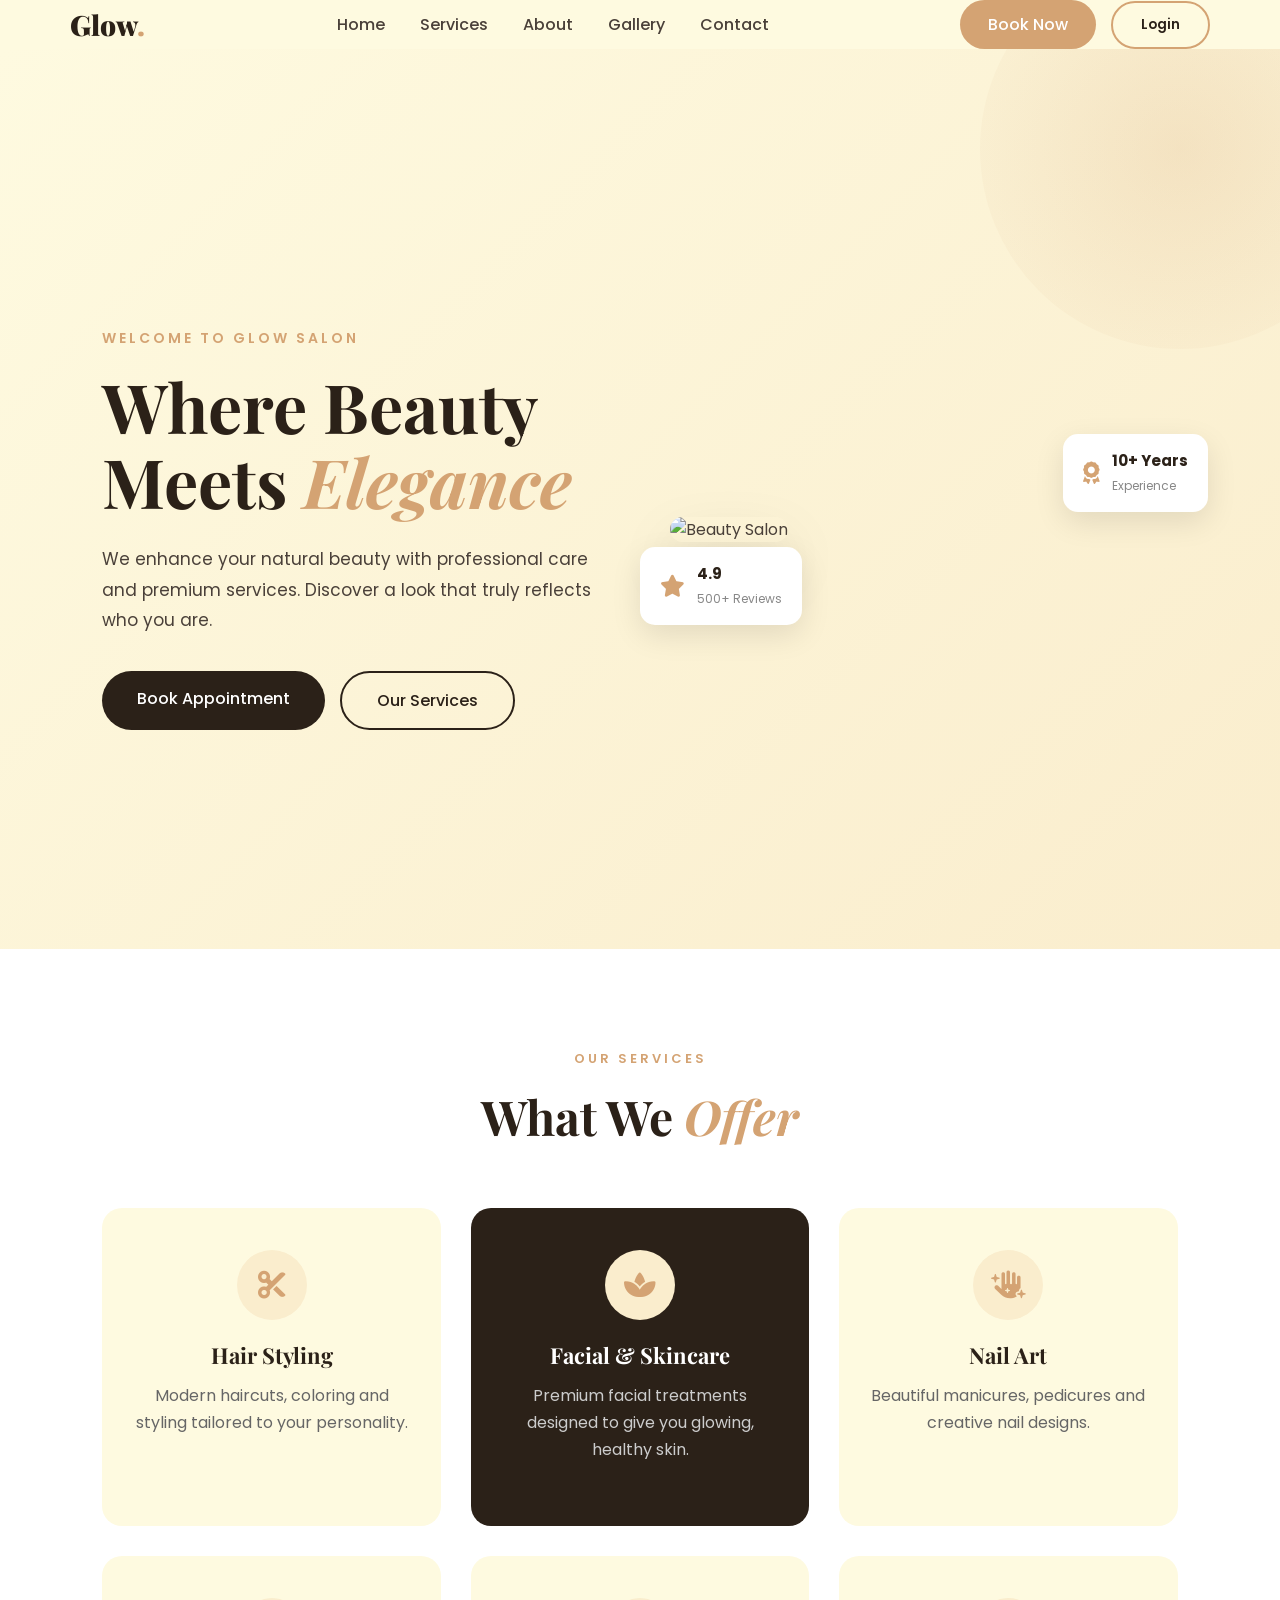
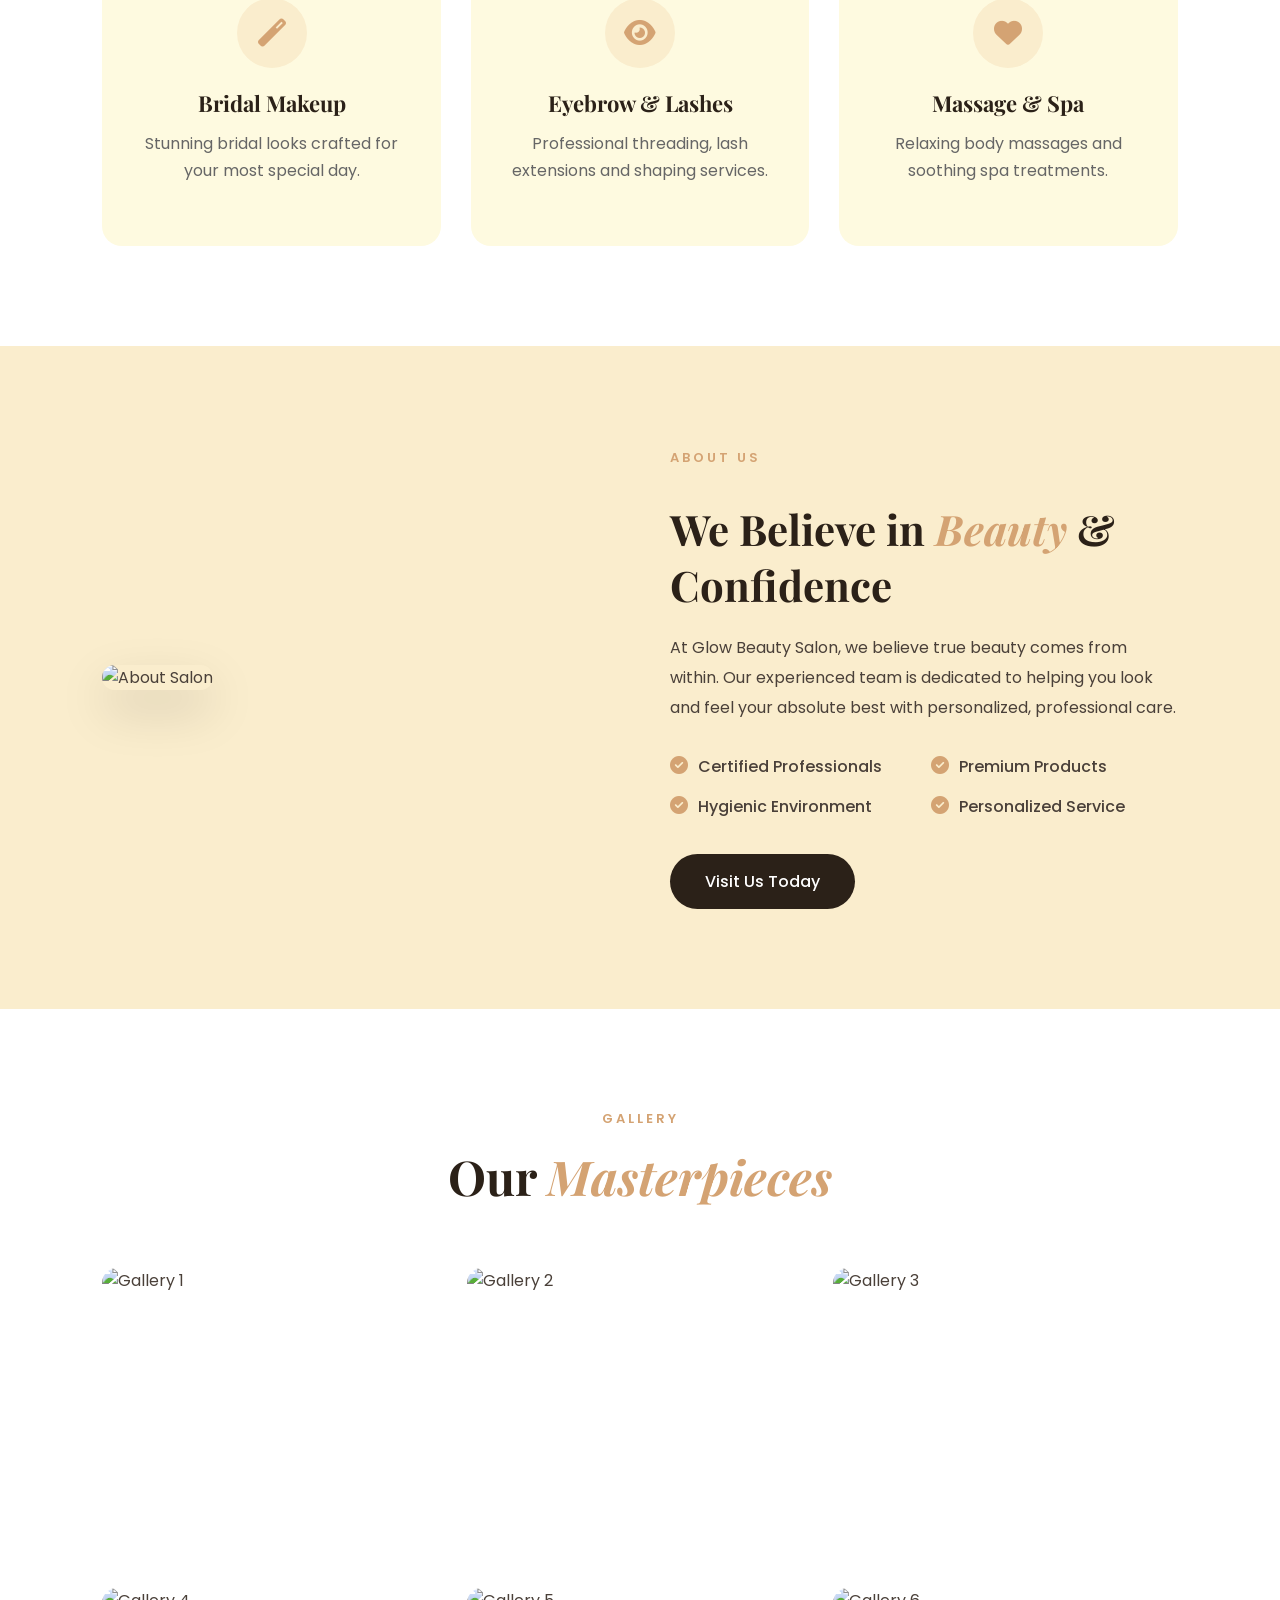
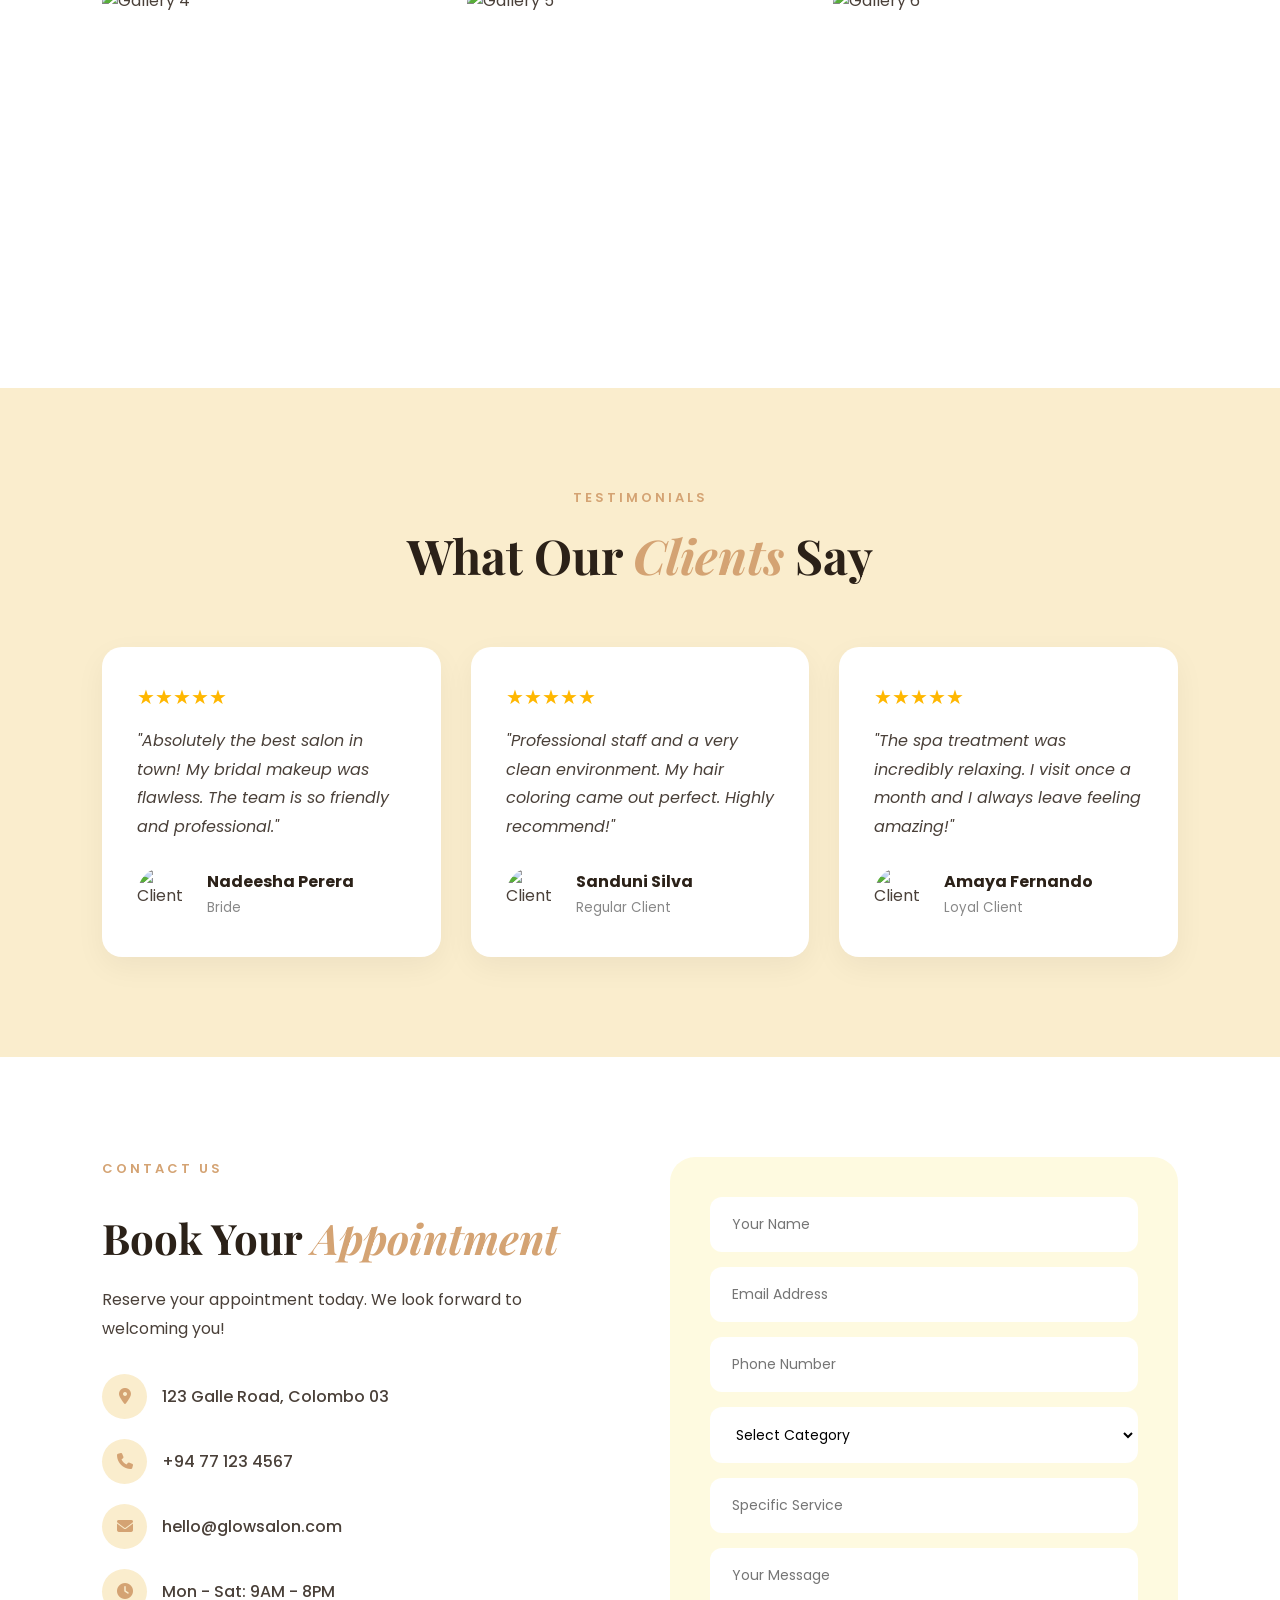
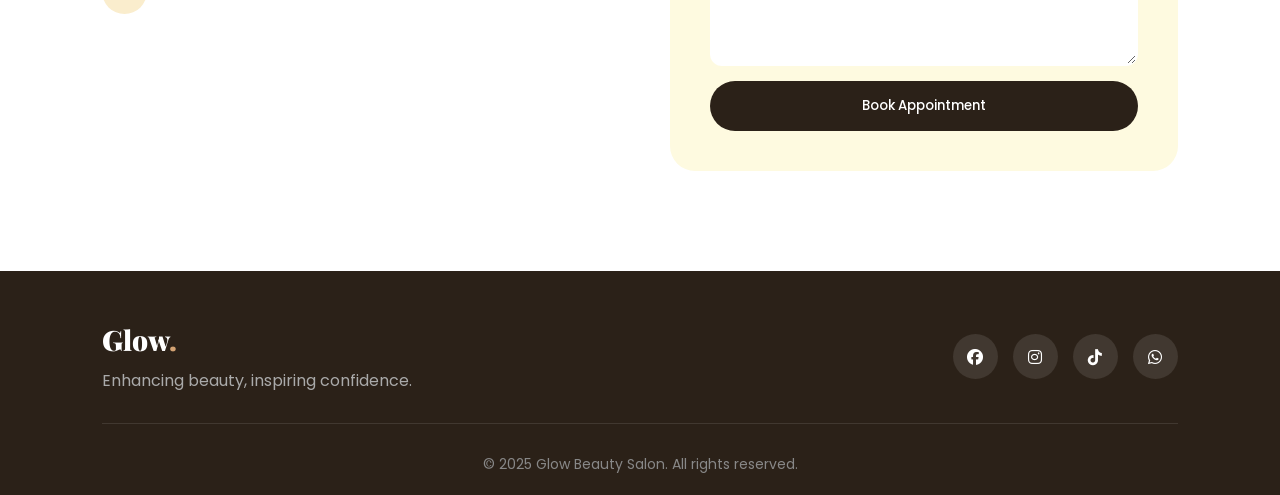
==== index.html @ cc521e3d "files" ====
<!DOCTYPE html>
<html lang="en">
<head>
    <meta charset="UTF-8">
    <meta name="viewport" content="width=device-width, initial-scale=1.0">
    <title>Glow Beauty Salon | Beauty Meets Elegance</title>
    <link rel="stylesheet" href="style.css">
    <link href="https://fonts.googleapis.com/css2?family=Playfair+Display:wght@400;700;900&family=Poppins:wght@300;400;500;600&display=swap" rel="stylesheet">
    <link rel="stylesheet" href="https://cdnjs.cloudflare.com/ajax/libs/font-awesome/6.4.0/css/all.min.css">
</head>
<body>

        <div class="nav-container">
            <a href="#" class="logo">Glow<span>.</span></a>
            <ul class="nav-links">
                <li><a href="#home">Home</a></li>
                <li><a href="#services">Services</a></li>
                <li><a href="#about">About</a></li>
                <li><a href="#gallery">Gallery</a></li>
                <li><a href="#contact">Contact</a></li>
            </ul>

                        <div class="nav-actions">
                <a href="#contact" class="btn-book">Book Now</a>
                
                <a href="notifications.html" class="notification-bell" id="nav-notif-btn" style="display: none; position: relative; color: var(--dark); font-size: 20px; text-decoration: none;">
                    <i class="fas fa-bell"></i>
                    <span id="notif-count" style="position: absolute; top: -5px; right: -8px; background: red; color: white; border-radius: 50%; padding: 2px 5px; font-size: 10px; font-weight: bold; display: none;">0</span>
                </a>

                <button id="nav-login-btn" class="btn-login">Login</button>

                            <!-- Logged In State -->
            <div id="nav-profile" style="display: none;">
                <a href="profile.html">
                    <img id="nav-profile-pic" src="" alt="Profile" title="My Profile">
                </a>
            </div>
            </div>
           

            <div class="hamburger">
                <span></span><span></span><span></span>
            </div>
        </div>
    </nav>

    <!-- Hero Section -->
    <section class="hero" id="home">
        <div class="hero-content">
            <p class="hero-subtitle">WELCOME TO GLOW SALON</p>
            <h1>Where Beauty <br>Meets <span class="highlight">Elegance</span></h1>
            <p class="hero-text">We enhance your natural beauty with professional care and premium services. Discover a look that truly reflects who you are.</p>
            <div class="hero-buttons">
                <a href="#contact" class="btn-primary">Book Appointment</a>
                <a href="#services" class="btn-secondary">Our Services</a>
            </div>
        </div>
        <div class="hero-image">
            <img src="https://images.unsplash.com/photo-1560066984-138dadb4c035?w=800" alt="Beauty Salon">
            <div class="floating-card card-1">
                <i class="fas fa-star"></i>
                <div>
                    <strong>4.9</strong>
                    <small>500+ Reviews</small>
                </div>
            </div>
            <div class="floating-card card-2">
                <i class="fas fa-award"></i>
                <div>
                    <strong>10+ Years</strong>
                    <small>Experience</small>
                </div>
            </div>
        </div>
    </section>

    <!-- Services -->
    <section class="services" id="services">
        <div class="section-header">
            <p class="section-subtitle">OUR SERVICES</p>
            <h2>What We <span class="highlight">Offer</span></h2>
        </div>
                       <div class="services-grid">
            <!-- Hair Styling -->
            <a href="service-details.html?type=hair" class="service-card">
                <div class="service-icon"><i class="fas fa-cut"></i></div>
                <h3>Hair Styling</h3>
                <p>Modern haircuts, coloring and styling tailored to your personality.</p>
                
            </a>

            <!-- Facial & Skincare -->
            <a href="service-details.html?type=facial" class="service-card featured">
                <div class="service-icon"><i class="fas fa-spa"></i></div>
                <h3>Facial & Skincare</h3>
                <p>Premium facial treatments designed to give you glowing, healthy skin.</p>
                
            </a>

            <!-- Nail Art -->
            <a href="service-details.html?type=nail" class="service-card">
                <div class="service-icon"><i class="fas fa-hand-sparkles"></i></div>
                <h3>Nail Art</h3>
                <p>Beautiful manicures, pedicures and creative nail designs.</p>
                
            </a>

            <!-- Bridal Makeup -->
            <a href="service-details.html?type=bridal" class="service-card">
                <div class="service-icon"><i class="fas fa-magic"></i></div>
                <h3>Bridal Makeup</h3>
                <p>Stunning bridal looks crafted for your most special day.</p>
                
            </a>

            <!-- Eyebrow & Lashes -->
            <a href="service-details.html?type=eyebrow" class="service-card">
                <div class="service-icon"><i class="fas fa-eye"></i></div>
                <h3>Eyebrow & Lashes</h3>
                <p>Professional threading, lash extensions and shaping services.</p>
                
            </a>

            <!-- Massage & Spa -->
            <a href="service-details.html?type=spa" class="service-card">
                <div class="service-icon"><i class="fas fa-heart"></i></div>
                <h3>Massage & Spa</h3>
                <p>Relaxing body massages and soothing spa treatments.</p>
                
            </a>
        </div>
        </div>
    </section>

    <!-- About -->
    <section class="about" id="about">
        <div class="about-image">
            <img src="https://images.unsplash.com/photo-1522337360788-8b13dee7a37e?w=800" alt="About Salon">
        </div>
        <div class="about-content">
            <p class="section-subtitle">ABOUT US</p>
            <h2>We Believe in <span class="highlight">Beauty</span> & Confidence</h2>
            <p>At Glow Beauty Salon, we believe true beauty comes from within. Our experienced team is dedicated to helping you look and feel your absolute best with personalized, professional care.</p>
            <div class="about-features">
                <div class="feature"><i class="fas fa-check-circle"></i> Certified Professionals</div>
                <div class="feature"><i class="fas fa-check-circle"></i> Premium Products</div>
                <div class="feature"><i class="fas fa-check-circle"></i> Hygienic Environment</div>
                <div class="feature"><i class="fas fa-check-circle"></i> Personalized Service</div>
            </div>
            <a href="#contact" class="btn-primary">Visit Us Today</a>
        </div>
    </section>

    <!-- Gallery -->
    <section class="gallery" id="gallery">
        <div class="section-header">
            <p class="section-subtitle">GALLERY</p>
            <h2>Our <span class="highlight">Masterpieces</span></h2>
        </div>
        <div class="gallery-grid">
            <img src="https://images.unsplash.com/photo-1595476108010-b4d1f102b1b1?w=500" alt="Gallery 1">
            <img src="https://images.unsplash.com/photo-1487412947147-5cebf100ffc2?w=500" alt="Gallery 2">
            <img src="https://images.unsplash.com/photo-1519415943484-9fa1873496d4?w=500" alt="Gallery 3">
            <img src="https://images.unsplash.com/photo-1512496015851-a90fb38ba796?w=500" alt="Gallery 4">
            <img src="https://images.unsplash.com/photo-1607779097040-26e80aa78e66?w=500" alt="Gallery 5">
            <img src="https://images.unsplash.com/photo-1516975080664-ed2fc6a32937?w=500" alt="Gallery 6">
        </div>
    </section>

    <!-- Testimonials -->
    <section class="testimonials">
        <div class="section-header">
            <p class="section-subtitle">TESTIMONIALS</p>
            <h2>What Our <span class="highlight">Clients</span> Say</h2>
        </div>
        <div class="testimonial-grid">
            <div class="testimonial-card">
                <div class="stars">★★★★★</div>
                <p>"Absolutely the best salon in town! My bridal makeup was flawless. The team is so friendly and professional."</p>
                <div class="client">
                    <img src="https://i.pravatar.cc/100?img=1" alt="Client">
                    <div><strong>Nadeesha Perera</strong><small>Bride</small></div>
                </div>
            </div>
            <div class="testimonial-card">
                <div class="stars">★★★★★</div>
                <p>"Professional staff and a very clean environment. My hair coloring came out perfect. Highly recommend!"</p>
                <div class="client">
                    <img src="https://i.pravatar.cc/100?img=5" alt="Client">
                    <div><strong>Sanduni Silva</strong><small>Regular Client</small></div>
                </div>
            </div>
            <div class="testimonial-card">
                <div class="stars">★★★★★</div>
                <p>"The spa treatment was incredibly relaxing. I visit once a month and I always leave feeling amazing!"</p>
                <div class="client">
                    <img src="https://i.pravatar.cc/100?img=9" alt="Client">
                    <div><strong>Amaya Fernando</strong><small>Loyal Client</small></div>
                </div>
            </div>
        </div>
    </section>

    <!-- Contact -->
    <section class="contact" id="contact">
        <div class="contact-container">
            <div class="contact-info">
                <p class="section-subtitle">CONTACT US</p>
                <h2>Book Your <span class="highlight">Appointment</span></h2>
                <p>Reserve your appointment today. We look forward to welcoming you!</p>
                <div class="info-item"><i class="fas fa-map-marker-alt"></i> 123 Galle Road, Colombo 03</div>
                <div class="info-item"><i class="fas fa-phone"></i> +94 77 123 4567</div>
                <div class="info-item"><i class="fas fa-envelope"></i> hello@glowsalon.com</div>
                <div class="info-item"><i class="fas fa-clock"></i> Mon - Sat: 9AM - 8PM</div>
            </div>
         <form class="contact-form" id="bookingForm">
    
    <input type="text" id="bookName" placeholder="Your Name" required>
    <input type="email" id="bookEmail" placeholder="Email Address" required>
    <input type="tel" id="bookPhone" placeholder="Phone Number" required>
    
    <select id="bookCategory" required>
        <option value="">Select Category</option>
        <option value="Hair Styling">Hair Styling</option>
        <option value="Facial & Skincare">Facial & Skincare</option>
        <option value="Nail Art">Nail Art</option>
        <option value="Bridal Makeup">Bridal Makeup</option>
        <option value="Eyebrow & Lashes">Eyebrow & Lashes</option>
        <option value="Massage & Spa">Massage & Spa</option>
    </select>

    <input type="text" id="bookSpecificService" placeholder="Specific Service" readonly>
    
    <textarea id="bookMessage" placeholder="Your Message" rows="4"></textarea>
    
    <button type="submit" class="btn-primary">Book Appointment</button>
</form>
        </div>
    </section>

    <!-- Footer -->
    <footer>
        <div class="footer-content">
            <div>
                <a href="#" class="logo">Glow<span>.</span></a>
                <p>Enhancing beauty, inspiring confidence.</p>
            </div>
            <div class="socials">
                <a href="#"><i class="fab fa-facebook"></i></a>
                <a href="#"><i class="fab fa-instagram"></i></a>
                <a href="#"><i class="fab fa-tiktok"></i></a>
                <a href="#"><i class="fab fa-whatsapp"></i></a>
            </div>
        </div>
        <p class="copyright">© 2025 Glow Beauty Salon. All rights reserved.</p>
    </footer>

    <script src="script.js"></script>

    <!-- Login Modal -->
    <div id="loginModal" class="modal">
        <div class="modal-content">
            <span class="close-modal">&times;</span>
            <h2>Welcome Back</h2>
            <p style="margin-bottom: 20px; color: #666;">Login to manage your appointments</p>
            
            <input type="email" id="email" placeholder="Email Address">
            <input type="password" id="password" placeholder="Password">
            
            <div class="modal-buttons">
                <button id="login-btn" class="btn-primary">Login</button>
                <button id="register-btn" class="btn-secondary">Register</button>
            </div>
            
            <div class="divider">OR</div>
            
            <button id="google-btn" class="btn-google">
                <i class="fab fa-google"></i> Sign in with Google
            </button>
        </div>
    </div>

       <script type="module">
        import { initializeApp } from "https://www.gstatic.com/firebasejs/10.12.2/firebase-app.js";
        import { getAuth, onAuthStateChanged, signOut, createUserWithEmailAndPassword, signInWithEmailAndPassword, signInWithPopup, GoogleAuthProvider, updateProfile } from "https://www.gstatic.com/firebasejs/10.12.2/firebase-auth.js";
        import { getFirestore, collection, addDoc } from "https://www.gstatic.com/firebasejs/10.12.2/firebase-firestore.js";
       

        // Firebase Config
        const firebaseConfig = {
  apiKey: "AIzaSyDkBPWm-aUq7wGrcf0IaiBpjmrzwl9VT5o",
  authDomain: "luxury-salon-a871c.firebaseapp.com",
  projectId: "luxury-salon-a871c",
  storageBucket: "luxury-salon-a871c.firebasestorage.app",
  messagingSenderId: "689445019169",
  appId: "1:689445019169:web:681de187aaede0eb8a0d60",
  measurementId: "G-XQ706J5L9X"
        };

        const app = initializeApp(firebaseConfig);
        const auth = getAuth(app);
        const db = getFirestore(app);
        const provider = new GoogleAuthProvider();

        // --- UI Elements ---
        const modal = document.getElementById("loginModal");
        const navLoginBtn = document.getElementById("nav-login-btn");
        const navProfile = document.getElementById("nav-profile");
        const navProfilePic = document.getElementById("nav-profile-pic");
        const closeModal = document.querySelector(".close-modal");
        
        const emailInput = document.getElementById('email');
        const passwordInput = document.getElementById('password');
        const loginBtn = document.getElementById('login-btn');
        const registerBtn = document.getElementById('register-btn');
        const googleBtn = document.getElementById('google-btn');

        // --- Modal Open/Close Logic ---
        if (navLoginBtn && modal) {
            navLoginBtn.onclick = () => modal.style.display = "flex";
        }
        if (closeModal && modal) {
            closeModal.onclick = () => modal.style.display = "none";
            window.onclick = (e) => { if (e.target == modal) modal.style.display = "none"; }
        }

        // --- Auth State Listener ---
        onAuthStateChanged(auth, (user) => {
            if (user) {
                // Logged in
                if (navLoginBtn) navLoginBtn.style.display = 'none';
                if (navProfile) navProfile.style.display = 'flex';
                if (navProfilePic) navProfilePic.src = user.photoURL || 'https://www.gravatar.com/avatar/00000000000000000000000000000000?d=mp&f=y';
                if (modal) modal.style.display = "none";
                
               
                const bookName = document.getElementById('bookName');
                const bookEmail = document.getElementById('bookEmail');
                if (bookName) bookName.value = user.displayName || '';
                if (bookEmail) bookEmail.value = user.email || '';
            } else {
                
                if (navLoginBtn) navLoginBtn.style.display = 'block';
                if (navProfile) navProfile.style.display = 'none';
            }
        });

        if (registerBtn) {
            registerBtn.addEventListener('click', async () => {
                try {
                    const userCredential = await createUserWithEmailAndPassword(auth, emailInput.value, passwordInput.value);
                    await updateProfile(userCredential.user, { displayName: emailInput.value.split('@')[0] });
                } catch (error) { alert(error.message); }
            });
        }

        if (loginBtn) {
            loginBtn.addEventListener('click', async () => {
                try {
                    await signInWithEmailAndPassword(auth, emailInput.value, passwordInput.value);
                } catch (error) { alert(error.message); }
            });
        }

        if (googleBtn) {
            googleBtn.addEventListener('click', async () => {
                try {
                    await signInWithPopup(auth, provider);
                } catch (error) { alert(error.message); }
            });
           
        onAuthStateChanged(auth, (user) => {
            const notifBtn = document.getElementById('nav-notif-btn');
            
            if (user) {
                if (notifBtn) notifBtn.style.display = 'block';
        
                const q = query(collection(db, "notifications"), where("userId", "==", user.uid), where("isRead", "==", false));
                onSnapshot(q, (snapshot) => {
                    const count = snapshot.size;
                    const badge = document.getElementById('notif-count');
                    if (count > 0) {
                        badge.innerText = count;
                        badge.style.display = 'inline-block';
                    } else {
                        badge.style.display = 'none';
                    }
                });

            } else {
                if (notifBtn) notifBtn.style.display = 'none';
                // ... 
            }
        });
        }

        document.addEventListener("DOMContentLoaded", () => {
            const urlParams = new URLSearchParams(window.location.search);
            const categoryParam = urlParams.get('category');
            const serviceParam = urlParams.get('service');

            if (categoryParam && serviceParam) {
                const catDropdown = document.getElementById('bookCategory');
                const specService = document.getElementById('bookSpecificService');

                if (catDropdown) catDropdown.value = categoryParam;
                if (specService) specService.value = serviceParam;
                
                setTimeout(() => {
                    const contactSection = document.getElementById('contact');
                    if (contactSection) contactSection.scrollIntoView({ behavior: 'smooth' });
                }, 500);
            }
        });

        const bookingForm = document.getElementById('bookingForm');
        if (bookingForm) {
            bookingForm.addEventListener('submit', async (e) => {
                e.preventDefault();
                
               
                const name = document.getElementById('bookName').value;
                const email = document.getElementById('bookEmail').value;
                const phone = document.getElementById('bookPhone').value;
                const category = document.getElementById('bookCategory').value;
                const specificService = document.getElementById('bookSpecificService').value;
                const message = document.getElementById('bookMessage').value;

             
                console.log("caught data:", name, email, phone, category, specificService);

                const btn = bookingForm.querySelector('button');
                btn.textContent = "Booking...";
                btn.disabled = true;

                try {
                    const docRef = await addDoc(collection(db, "bookings"), {
                        name: name,
                        email: email,
                        phone: phone,
                        category: category,
                        service: specificService,
                        message: message,
                        status: "Pending",
                        userId: auth.currentUser ? auth.currentUser.uid : "guest", 
                        createdAt: new Date()
                    });

                    window.location.href = `booking-success.html?id=${docRef.id}`;

                } catch (error) {
                    console.error("Error:", error);
                    alert("Error: " + error.message);
                    btn.textContent = "Book Appointment";
                    btn.disabled = false;
                }
            });
        }
    </script>
</body>
</html>
---- style.css ----
* {
    margin: 0;
    padding: 0;
    box-sizing: border-box;
}

:root {
    --primary: #d4a373;
    --secondary: #faedcd;
    --dark: #2b2118;
    --light: #fefae0;
    --accent: #cc8b6b;
    --text: #4a4039;
}

html { scroll-behavior: smooth; }

body {
    font-family: 'Poppins', sans-serif;
    color: var(--text);
    background: var(--light);
    overflow-x: hidden;
}

h1, h2, h3 {
    font-family: 'Playfair Display', serif;
    color: var(--dark);
}

.highlight { color: var(--primary); font-style: italic; }

/* Navbar */
.navbar {
    position: fixed;
    top: 0; width: 100%;
    padding: 20px 0;
    background: rgba(254, 250, 224, 0.95);
    backdrop-filter: blur(10px);
    z-index: 1000;
    transition: 0.3s;
    box-shadow: 0 2px 20px rgba(0,0,0,0.05);
}

.nav-container {
    max-width: 1200px;
    margin: auto;
    padding: 0 30px;
    display: flex;
    justify-content: space-between;
    align-items: center;
}

.logo {
    font-family: 'Playfair Display', serif;
    font-size: 28px;
    font-weight: 900;
    color: var(--dark);
    text-decoration: none;
}
.logo span { color: var(--primary); }

.nav-links {
    display: flex;
    gap: 35px;
    list-style: none;
}

.nav-links a {
    text-decoration: none;
    color: var(--text);
    font-weight: 500;
    position: relative;
    transition: 0.3s;
}

.nav-links a::after {
    content: '';
    position: absolute;
    bottom: -5px; left: 0;
    width: 0; height: 2px;
    background: var(--primary);
    transition: 0.3s;
}

.nav-links a:hover::after { width: 100%; }
.nav-links a:hover { color: var(--primary); }

.btn-book {
    padding: 12px 28px;
    background: var(--primary);
    color: white;
    text-decoration: none;
    border-radius: 50px;
    font-weight: 500;
    transition: 0.3s;
}

.btn-book:hover {
    background: var(--accent);
    transform: translateY(-2px);
    box-shadow: 0 8px 20px rgba(212, 163, 115, 0.4);
}

.hamburger { display: none; flex-direction: column; gap: 5px; cursor: pointer; }
.hamburger span { width: 25px; height: 3px; background: var(--dark); transition: 0.3s; }

/* Hero */
.hero {
    min-height: 100vh;
    display: grid;
    grid-template-columns: 1fr 1fr;
    align-items: center;
    gap: 60px;
    padding: 120px 8% 60px;
    background: linear-gradient(135deg, #fefae0 0%, #faedcd 100%);
    position: relative;
    overflow: hidden;
}

.hero::before {
    content: '';
    position: absolute;
    top: -100px; right: -100px;
    width: 400px; height: 400px;
    background: radial-gradient(circle, rgba(212,163,115,0.2), transparent);
    border-radius: 50%;
}

.hero-content { animation: fadeUp 1s ease; }

.hero-subtitle {
    color: var(--primary);
    font-size: 14px;
    letter-spacing: 3px;
    font-weight: 600;
    margin-bottom: 20px;
}

.hero h1 {
    font-size: 68px;
    line-height: 1.1;
    margin-bottom: 25px;
}

.hero-text {
    font-size: 17px;
    line-height: 1.8;
    margin-bottom: 35px;
    max-width: 500px;
}

.hero-buttons { display: flex; gap: 15px; flex-wrap: wrap; }

.btn-primary {
    display: inline-block;
    padding: 15px 35px;
    background: var(--dark);
    color: white;
    text-decoration: none;
    border-radius: 50px;
    font-weight: 500;
    border: none;
    cursor: pointer;
    transition: 0.3s;
    font-family: 'Poppins', sans-serif;
}

.btn-primary:hover {
    background: var(--primary);
    transform: translateY(-3px);
    box-shadow: 0 10px 25px rgba(212,163,115,0.4);
}

.btn-secondary {
    display: inline-block;
    padding: 15px 35px;
    background: transparent;
    color: var(--dark);
    text-decoration: none;
    border-radius: 50px;
    font-weight: 500;
    border: 2px solid var(--dark);
    transition: 0.3s;
}

.btn-secondary:hover {
    background: var(--dark);
    color: white;
}

.hero-image {
    position: relative;
    animation: fadeUp 1s ease 0.2s backwards;
}

.hero-image img {
    width: 100%;
    border-radius: 30px;
    box-shadow: 0 30px 60px rgba(0,0,0,0.15);
}

.floating-card {
    position: absolute;
    background: white;
    padding: 15px 20px;
    border-radius: 15px;
    display: flex;
    align-items: center;
    gap: 12px;
    box-shadow: 0 10px 30px rgba(0,0,0,0.1);
    animation: float 3s ease-in-out infinite;
}

.floating-card i { color: var(--primary); font-size: 22px; }
.floating-card strong { display: block; font-size: 15px; color: var(--dark); }
.floating-card small { color: #888; font-size: 12px; }

.card-1 { top: 30px; left: -30px; }
.card-2 { bottom: 30px; right: -30px; animation-delay: 1s; }

@keyframes float {
    0%, 100% { transform: translateY(0); }
    50% { transform: translateY(-15px); }
}

@keyframes fadeUp {
    from { opacity: 0; transform: translateY(40px); }
    to { opacity: 1; transform: translateY(0); }
}

/* Sections */
section { padding: 100px 8%; }

.section-header { text-align: center; margin-bottom: 60px; }

.section-subtitle {
    color: var(--primary);
    font-size: 13px;
    letter-spacing: 3px;
    font-weight: 600;
    margin-bottom: 15px;
}

.section-header h2 { font-size: 48px; }

/* Services */
.services { background: white; }

.services-grid {
    display: grid;
    grid-template-columns: repeat(auto-fit, minmax(300px, 1fr));
    gap: 30px;
    max-width: 1200px;
    margin: auto;
}

.service-card {
    background: var(--light);
    padding: 40px 30px;
    border-radius: 20px;
    text-align: center;
    transition: 0.4s;
    border: 2px solid transparent;
}

.service-card:hover {
    transform: translateY(-10px);
    box-shadow: 0 20px 40px rgba(212,163,115,0.2);
    border-color: var(--primary);
}

.service-card.featured {
    background: var(--dark);
    color: white;
}

.service-card.featured h3, .service-card.featured .price { color: white; }
.service-card.featured p { color: #ccc; }

.service-icon {
    width: 70px; height: 70px;
    background: var(--secondary);
    border-radius: 50%;
    display: flex;
    align-items: center;
    justify-content: center;
    margin: 0 auto 20px;
    transition: 0.3s;
}

.service-icon i { font-size: 28px; color: var(--primary); }

.service-card:hover .service-icon {
    background: var(--primary);
    transform: rotate(360deg);
}

.service-card:hover .service-icon i { color: white; }

.service-card h3 { font-size: 22px; margin-bottom: 12px; }
.service-card p { line-height: 1.7; margin-bottom: 20px; color: #666; }
.service-card .price { color: var(--primary); font-weight: 600; }

/* About */
.about {
    display: grid;
    grid-template-columns: 1fr 1fr;
    gap: 60px;
    align-items: center;
    background: var(--secondary);
    max-width: 1400px;
    margin: 0 auto;
}

.about-image img {
    width: 100%;
    border-radius: 25px;
    box-shadow: 0 20px 50px rgba(0,0,0,0.15);
}

.about-content h2 { font-size: 42px; margin-bottom: 20px; }
.about-content p { line-height: 1.9; margin-bottom: 30px; }

.about-features {
    display: grid;
    grid-template-columns: 1fr 1fr;
    gap: 15px;
    margin-bottom: 35px;
}

.feature { display: flex; align-items: center; gap: 10px; font-weight: 500; }
.feature i { color: var(--primary); font-size: 18px; }

/* Gallery */
.gallery { background: white; }

.gallery-grid {
    display: grid;
    grid-template-columns: repeat(3, 1fr);
    gap: 20px;
    max-width: 1200px;
    margin: auto;
}

.gallery-grid img {
    width: 100%;
    height: 300px;
    object-fit: cover;
    border-radius: 15px;
    transition: 0.4s;
    cursor: pointer;
}

.gallery-grid img:hover {
    transform: scale(1.05);
    box-shadow: 0 20px 40px rgba(0,0,0,0.2);
}

/* Testimonials */
.testimonials { background: var(--secondary); }

.testimonial-grid {
    display: grid;
    grid-template-columns: repeat(auto-fit, minmax(300px, 1fr));
    gap: 30px;
    max-width: 1200px;
    margin: auto;
}

.testimonial-card {
    background: white;
    padding: 35px;
    border-radius: 20px;
    box-shadow: 0 10px 30px rgba(0,0,0,0.05);
    transition: 0.3s;
}

.testimonial-card:hover { transform: translateY(-8px); }

.stars { color: #ffb700; font-size: 20px; margin-bottom: 15px; }
.testimonial-card p { line-height: 1.8; margin-bottom: 25px; font-style: italic; }

.client { display: flex; align-items: center; gap: 15px; }
.client img { width: 55px; height: 55px; border-radius: 50%; object-fit: cover; }
.client strong { display: block; color: var(--dark); }
.client small { color: #888; }

/* Contact */
.contact { background: white; }

.contact-container {
    display: grid;
    grid-template-columns: 1fr 1fr;
    gap: 60px;
    max-width: 1200px;
    margin: auto;
}

.contact-info h2 { font-size: 42px; margin-bottom: 20px; }
.contact-info > p { line-height: 1.8; margin-bottom: 30px; }

.info-item {
    display: flex;
    align-items: center;
    gap: 15px;
    margin-bottom: 20px;
    font-weight: 500;
}

.info-item i {
    width: 45px; height: 45px;
    background: var(--secondary);
    color: var(--primary);
    border-radius: 50%;
    display: flex;
    align-items: center;
    justify-content: center;
}

.contact-form {
    display: flex;
    flex-direction: column;
    gap: 15px;
    background: var(--light);
    padding: 40px;
    border-radius: 25px;
}

.contact-form input,
.contact-form select,
.contact-form textarea {
    padding: 15px 20px;
    border: 2px solid transparent;
    background: white;
    border-radius: 12px;
    font-family: 'Poppins', sans-serif;
    font-size: 14px;
    transition: 0.3s;
    outline: none;
}

.contact-form input:focus,
.contact-form select:focus,
.contact-form textarea:focus {
    border-color: var(--primary);
}

/* Footer */
footer {
    background: var(--dark);
    color: white;
    padding: 50px 8% 20px;
}

.footer-content {
    display: flex;
    justify-content: space-between;
    align-items: center;
    flex-wrap: wrap;
    gap: 30px;
    padding-bottom: 30px;
    border-bottom: 1px solid rgba(255,255,255,0.1);
}

footer .logo { color: white; }
footer p { color: #aaa; margin-top: 10px; }

.socials { display: flex; gap: 15px; }

.socials a {
    width: 45px; height: 45px;
    background: rgba(255,255,255,0.1);
    border-radius: 50%;
    display: flex;
    align-items: center;
    justify-content: center;
    color: white;
    text-decoration: none;
    transition: 0.3s;
}

.socials a:hover {
    background: var(--primary);
    transform: translateY(-5px);
}

.copyright {
    text-align: center;
    padding-top: 20px;
    color: #888;
    font-size: 14px;
}

/* Responsive */
@media (max-width: 968px) {
    .hero, .about, .contact-container {
        grid-template-columns: 1fr;
        gap: 40px;
    }
    .hero h1 { font-size: 48px; }
    .nav-links {
        position: fixed;
        top: 70px; right: -100%;
        flex-direction: column;
        background: white;
        width: 80%;
        height: calc(100vh - 70px);
        padding: 40px;
        transition: 0.4s;
        box-shadow: -5px 0 20px rgba(0,0,0,0.1);
    }
    .nav-links.active { right: 0; }
    .btn-book { display: none; }
    .hamburger { display: flex; }
    .gallery-grid { grid-template-columns: repeat(2, 1fr); }
    .hero-image .card-1, .hero-image .card-2 { display: none; }
    .section-header h2, .about-content h2, .contact-info h2 { font-size: 34px; }
}

@media (max-width: 600px) {
    .hero h1 { font-size: 36px; }
    .gallery-grid { grid-template-columns: 1fr; }
    .about-features { grid-template-columns: 1fr; }
    section { padding: 60px 5%; }
    .hero { padding: 120px 5% 60px; }
}
/* Fix for clickable service cards */
a.service-card {
    text-decoration: none;
    color: inherit;
    display: block;
}

/* Styles for New Pages */
.page-header {
    padding: 150px 8% 60px;
    background: linear-gradient(135deg, #fefae0 0%, #faedcd 100%);
    text-align: center;
}

.page-header h1 {
    font-size: 48px;
    margin-bottom: 15px;
}

.page-section {
    padding: 60px 8%;
    max-width: 1200px;
    margin: auto;
}

.page-section h2 {
    font-size: 32px;
    margin-bottom: 40px;
    text-align: center;
}

.product-grid {
    display: grid;
    grid-template-columns: repeat(auto-fit, minmax(250px, 1fr));
    gap: 30px;
    margin-bottom: 60px;
}

.product-card {
    background: white;
    padding: 25px;
    border-radius: 15px;
    box-shadow: 0 5px 20px rgba(0,0,0,0.05);
    text-align: center;
    border: 1px solid #eee;
    transition: 0.3s;
}

.product-card:hover {
    transform: translateY(-5px);
    box-shadow: 0 10px 30px rgba(212,163,115,0.15);
}

.product-card img {
    width: 100%;
    height: 200px;
    object-fit: cover;
    border-radius: 10px;
    margin-bottom: 15px;
}

.back-btn {
    display: inline-block;
    margin-bottom: 30px;
    color: var(--primary);
    text-decoration: none;
    font-weight: 600;
}

.back-btn:hover {
    text-decoration: underline;
}
/* Navigation Actions (Login & Book Now) */
.nav-actions {
    display: flex;
    align-items: center;
    gap: 15px;
}

.btn-login {
    padding: 12px 28px;
    background: transparent;
    color: var(--dark);
    border: 2px solid var(--primary);
    border-radius: 50px;
    font-weight: 600;
    font-family: 'Poppins', sans-serif;
    cursor: pointer;
    transition: 0.3s;
}

.btn-login:hover {
    background: var(--primary);
    color: white;
}
/* Profile View (When Logged In) */
#nav-profile a {
    display: flex;
    align-items: center;
    justify-content: center;
    transition: 0.3s;
}

#nav-profile img {
    width: 45px;
    height: 45px;
    border-radius: 50%;
    object-fit: cover;
    border: 2px solid var(--primary);
    cursor: pointer;
    transition: 0.3s;
}

#nav-profile img:hover {
    transform: scale(1.1);
    box-shadow: 0 0 10px rgba(212, 163, 115, 0.5);
}

/* Modal (Popup) Styles */
.modal {
    display: none; 
    position: fixed;
    top: 0; left: 0; width: 100%; height: 100%;
    background: rgba(0, 0, 0, 0.6);
    backdrop-filter: blur(5px);
    z-index: 2000;
    align-items: center;
    justify-content: center;
}

.modal-content {
    background: white;
    padding: 40px;
    border-radius: 20px;
    width: 90%;
    max-width: 400px;
    position: relative;
    text-align: center;
    box-shadow: 0 20px 50px rgba(0,0,0,0.2);
    animation: fadeUp 0.3s ease;
}

.close-modal {
    position: absolute;
    top: 15px; right: 20px;
    font-size: 28px;
    cursor: pointer;
    color: #999;
    transition: 0.3s;
}

.close-modal:hover { color: var(--dark); }

.modal-content h2 {
    font-size: 28px;
    margin-bottom: 5px;
}

.modal-content input {
    width: 100%;
    padding: 12px 15px;
    margin-bottom: 15px;
    border: 1px solid #ddd;
    border-radius: 10px;
    font-family: 'Poppins', sans-serif;
    outline: none;
}

.modal-content input:focus { border-color: var(--primary); }

.modal-buttons {
    display: flex;
    gap: 10px;
    margin-bottom: 20px;
}

.modal-buttons button {
    flex: 1;
    padding: 12px;
    border-radius: 10px;
    font-size: 14px;
}

.divider {
    margin: 15px 0;
    color: #999;
    font-size: 14px;
    position: relative;
}

.divider::before, .divider::after {
    content: '';
    position: absolute;
    top: 50%; width: 40%;
    height: 1px; background: #eee;
}
.divider::before { left: 0; }
.divider::after { right: 0; }

.btn-google {
    width: 100%;
    padding: 12px;
    background: white;
    border: 1px solid #ddd;
    border-radius: 10px;
    font-family: 'Poppins', sans-serif;
    font-weight: 500;
    font-size: 14px;
    cursor: pointer;
    display: flex;
    align-items: center;
    justify-content: center;
    gap: 10px;
    transition: 0.3s;
}

.btn-google:hover { background: #f9f9f9; border-color: #ccc; }
.btn-google i { color: #db4437; font-size: 16px; }

/* Mobile Responsive tweaks */
@media (max-width: 968px) {
    .nav-actions {
        margin-right: 50px;
    }
    .btn-book { display: none; } 
    .btn-login { padding: 8px 15px; font-size: 14px; }
}
/* =========================================
   RESPONSIVE DESIGN (Mobile & Tablet)
   ========================================= */

@media (max-width: 968px) {
    .hero, .about, .contact-container {
        grid-template-columns: 1fr;
        gap: 40px;
    }
    
    .hero h1 { font-size: 48px; }
    
    /* Navigation Mobile View */
    .nav-links {
        position: fixed;
        top: 70px; right: -100%;
        flex-direction: column;
        background: white;
        width: 80%;
        height: calc(100vh - 70px);
        padding: 40px;
        transition: 0.4s;
        box-shadow: -5px 0 20px rgba(0,0,0,0.1);
        align-items: flex-start;
    }
    .nav-links.active { right: 0; }
    .hamburger { display: flex; }
    .btn-book { display: none; } 
    
    .gallery-grid { grid-template-columns: repeat(2, 1fr); }
    .hero-image .card-1, .hero-image .card-2 { display: none; }
    .section-header h2, .about-content h2, .contact-info h2 { font-size: 34px; }
    
    .profile-container, .product-container, .success-card {
        margin-top: 100px !important;
        padding: 25px !important;
    }
    
    .product-container {
        flex-direction: column;
    }
}

/* Mobile Phones */
@media (max-width: 600px) {
    section { padding: 60px 5%; }
    .hero { padding: 120px 5% 60px; }
    .hero h1 { font-size: 36px; }
    
    .gallery-grid { grid-template-columns: 1fr; }
    .about-features { grid-template-columns: 1fr; }
    
 
    .notif-container { margin: 100px auto 40px !important; padding: 15px !important; }
    .notif-card { flex-direction: column; gap: 10px; }
    
    .page-header h1 { font-size: 32px; }
    .product-grid { grid-template-columns: 1fr; }
    
  
    .contact-form input, .contact-form select, .contact-form textarea {
        font-size: 16px; 
    }
    
    /* Booking Success QR */
    #qrcode { width: 150px !important; height: 150px !important; }
}
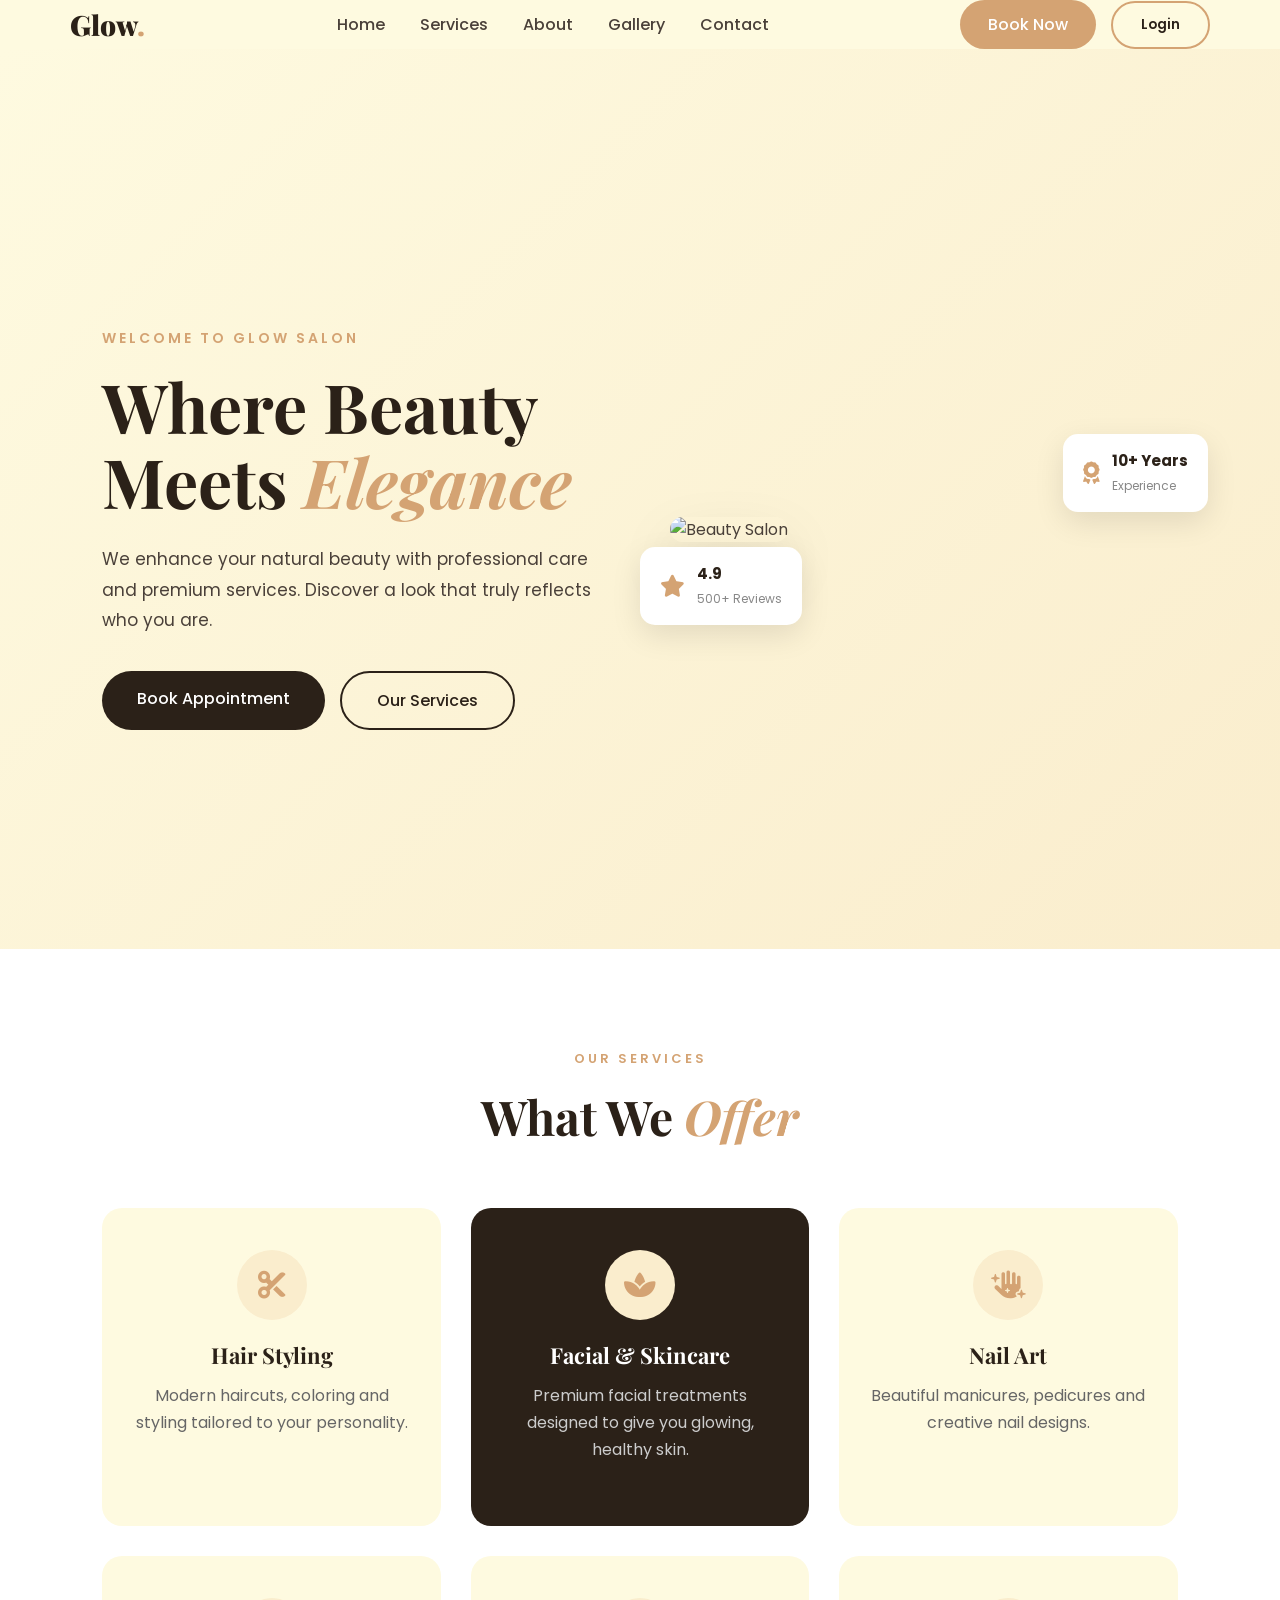
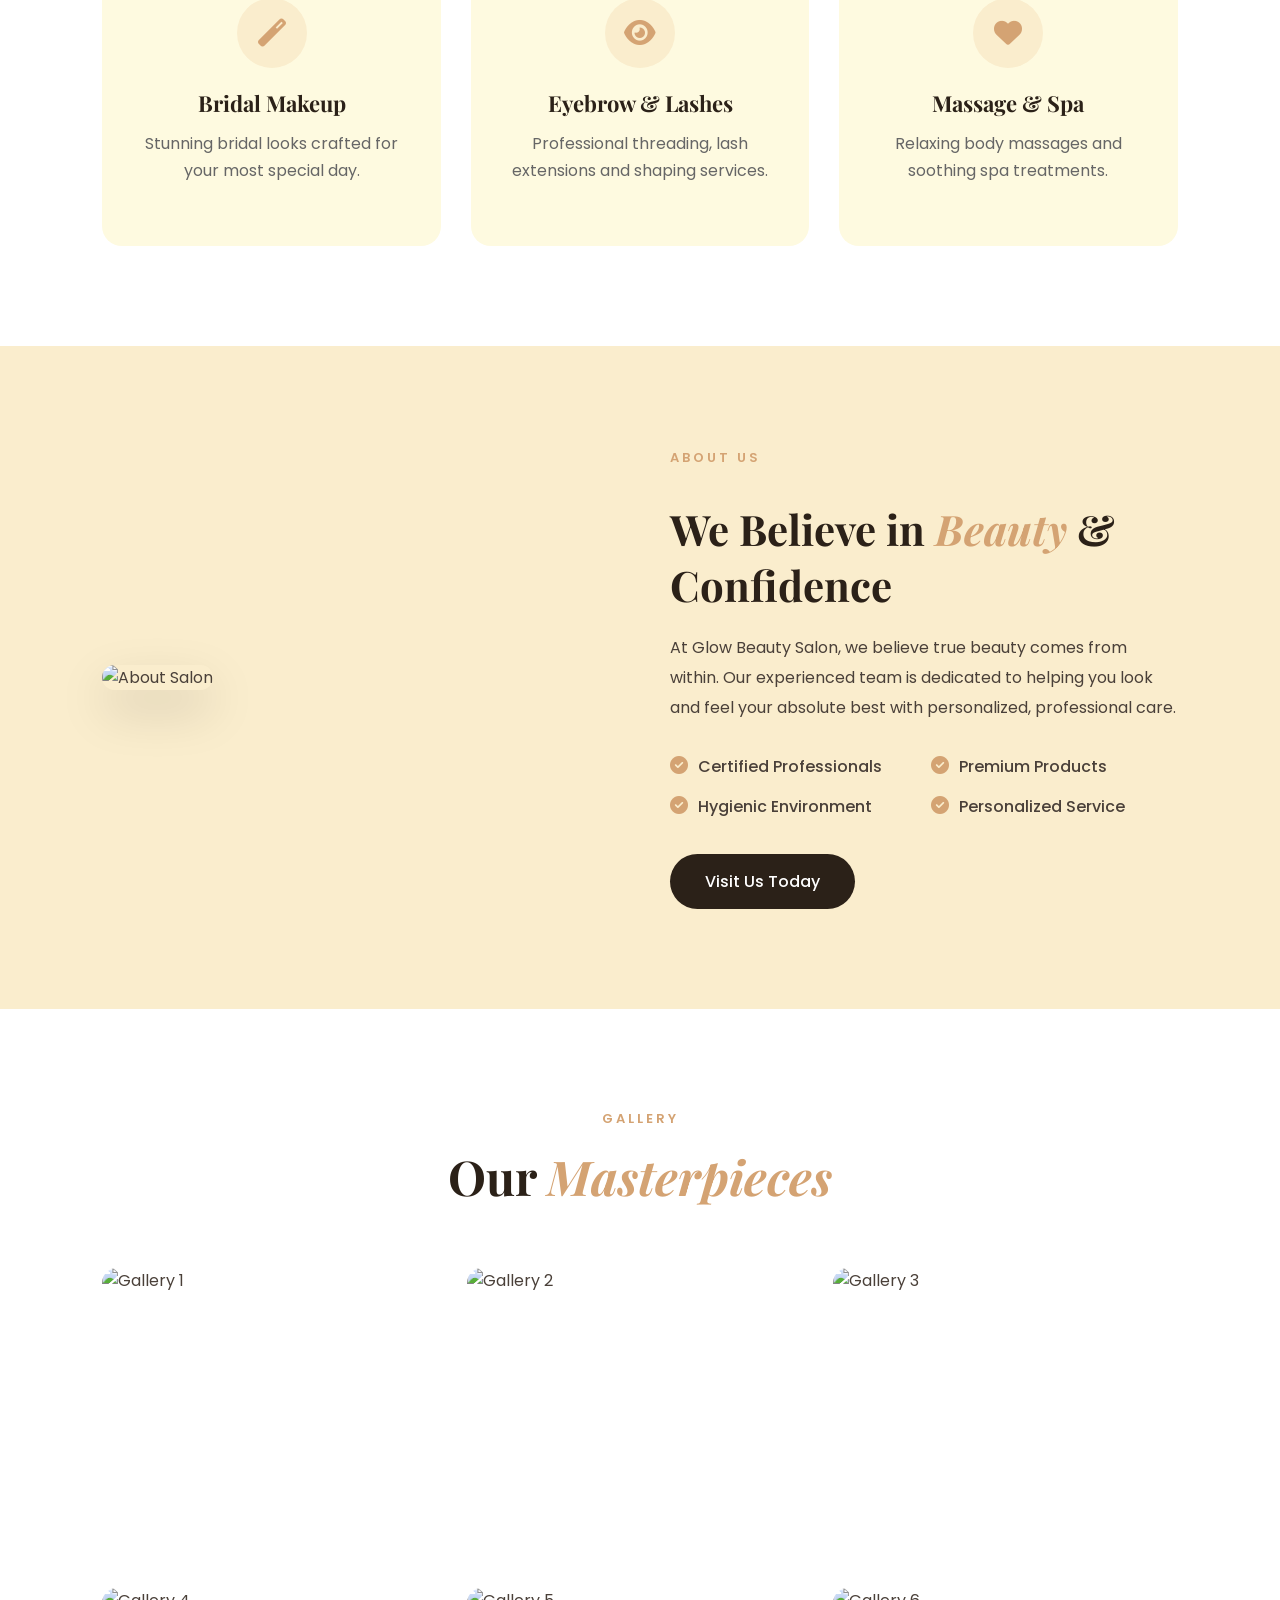
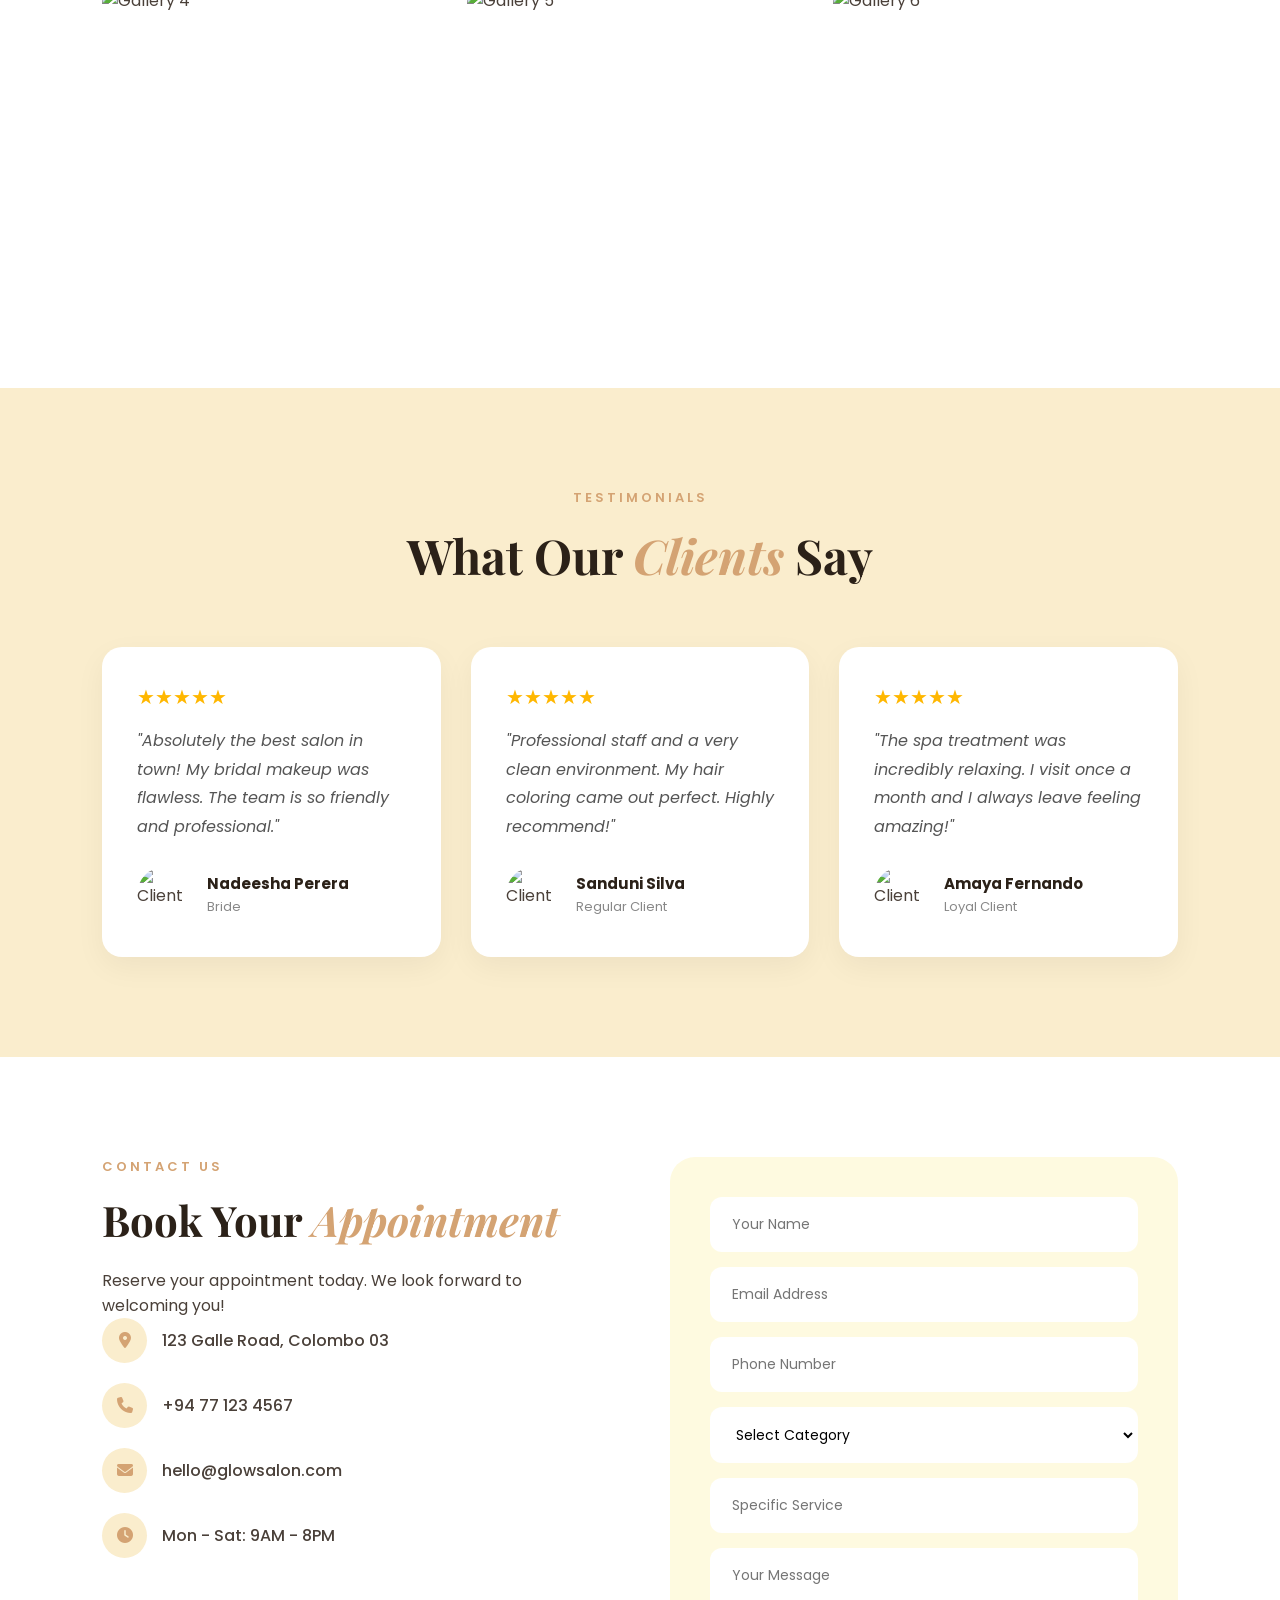
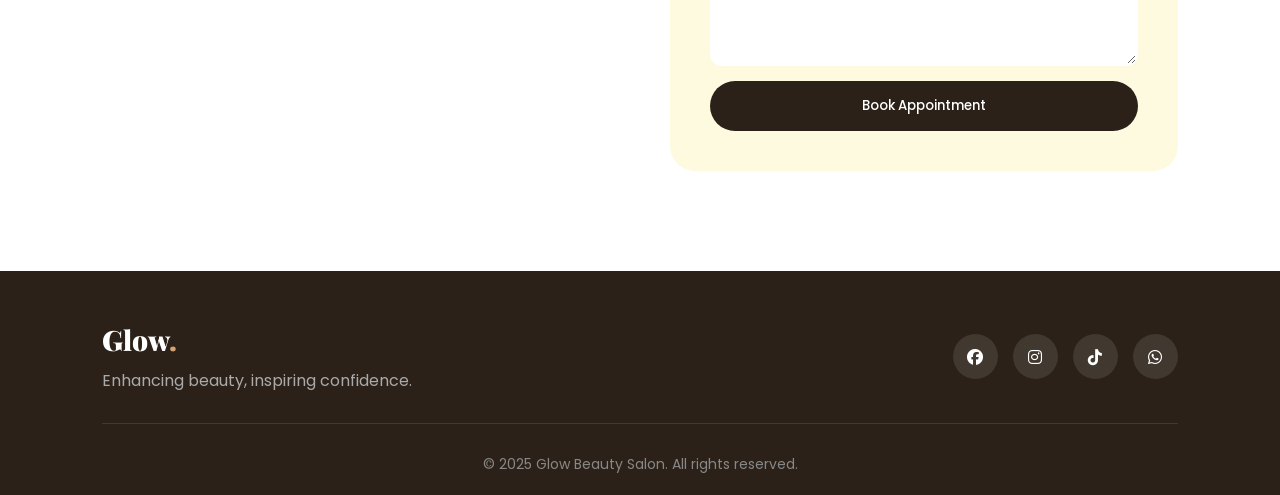
==== commit a2d5c5f9: "file fix" ====
--- a/index.html
+++ b/index.html
@@ -283,9 +283,8 @@
 
        <script type="module">
         import { initializeApp } from "https://www.gstatic.com/firebasejs/10.12.2/firebase-app.js";
-        import { getAuth, onAuthStateChanged, signOut, createUserWithEmailAndPassword, signInWithEmailAndPassword, signInWithPopup, GoogleAuthProvider, updateProfile } from "https://www.gstatic.com/firebasejs/10.12.2/firebase-auth.js";
-        import { getFirestore, collection, addDoc } from "https://www.gstatic.com/firebasejs/10.12.2/firebase-firestore.js";
-       
+        import { getAuth, onAuthStateChanged, createUserWithEmailAndPassword, signInWithEmailAndPassword, signInWithPopup, GoogleAuthProvider, updateProfile } from "https://www.gstatic.com/firebasejs/10.12.2/firebase-auth.js";
+        import { getFirestore, collection, addDoc, onSnapshot, query, where } from "https://www.gstatic.com/firebasejs/10.12.2/firebase-firestore.js";
 
         // Firebase Config
         const firebaseConfig = {
--- a/style.css
+++ b/style.css
@@ -1,3 +1,6 @@
+/* =========================================
+   GLOBAL STYLES & VARIABLES
+   ========================================= */
 * {
     margin: 0;
     padding: 0;
@@ -13,13 +16,17 @@
     --text: #4a4039;
 }
 
-html { scroll-behavior: smooth; }
+html { 
+    scroll-behavior: smooth; 
+    overflow-x: hidden; 
+}
 
 body {
     font-family: 'Poppins', sans-serif;
     color: var(--text);
     background: var(--light);
-    overflow-x: hidden;
+    overflow-x: hidden; 
+    width: 100%;
 }
 
 h1, h2, h3 {
@@ -29,7 +36,9 @@
 
 .highlight { color: var(--primary); font-style: italic; }
 
-/* Navbar */
+/* =========================================
+   NAVIGATION BAR
+   ========================================= */
 .navbar {
     position: fixed;
     top: 0; width: 100%;
@@ -56,6 +65,7 @@
     font-weight: 900;
     color: var(--dark);
     text-decoration: none;
+    z-index: 1002;
 }
 .logo span { color: var(--primary); }
 
@@ -84,6 +94,12 @@
 
 .nav-links a:hover::after { width: 100%; }
 .nav-links a:hover { color: var(--primary); }
+
+.nav-actions {
+    display: flex;
+    align-items: center;
+    gap: 15px;
+}
 
 .btn-book {
     padding: 12px 28px;
@@ -93,6 +109,8 @@
     border-radius: 50px;
     font-weight: 500;
     transition: 0.3s;
+    border: none;
+    cursor: pointer;
 }
 
 .btn-book:hover {
@@ -101,10 +119,57 @@
     box-shadow: 0 8px 20px rgba(212, 163, 115, 0.4);
 }
 
-.hamburger { display: none; flex-direction: column; gap: 5px; cursor: pointer; }
-.hamburger span { width: 25px; height: 3px; background: var(--dark); transition: 0.3s; }
-
-/* Hero */
+.btn-login {
+    padding: 12px 28px;
+    background: transparent;
+    color: var(--dark);
+    border: 2px solid var(--primary);
+    border-radius: 50px;
+    font-weight: 600;
+    font-family: 'Poppins', sans-serif;
+    cursor: pointer;
+    transition: 0.3s;
+}
+
+.btn-login:hover {
+    background: var(--primary);
+    color: white;
+}
+
+#nav-profile { 
+    display: flex; 
+    align-items: center; 
+    gap: 10px; 
+    background: var(--secondary); 
+    padding: 5px; 
+    border-radius: 50px; 
+}
+#nav-profile img { 
+    width: 35px; 
+    height: 35px; 
+    border-radius: 50%; 
+    object-fit: cover; 
+    border: 2px solid var(--primary); 
+}
+
+
+.hamburger { 
+    display: none; 
+    flex-direction: column; 
+    gap: 5px; 
+    cursor: pointer; 
+    z-index: 1002;
+}
+.hamburger span { 
+    width: 25px; 
+    height: 3px; 
+    background: var(--dark); 
+    transition: 0.3s; 
+}
+
+/* =========================================
+   HERO SECTION
+   ========================================= */
 .hero {
     min-height: 100vh;
     display: grid;
@@ -117,15 +182,6 @@
     overflow: hidden;
 }
 
-.hero::before {
-    content: '';
-    position: absolute;
-    top: -100px; right: -100px;
-    width: 400px; height: 400px;
-    background: radial-gradient(circle, rgba(212,163,115,0.2), transparent);
-    border-radius: 50%;
-}
-
 .hero-content { animation: fadeUp 1s ease; }
 
 .hero-subtitle {
@@ -136,19 +192,8 @@
     margin-bottom: 20px;
 }
 
-.hero h1 {
-    font-size: 68px;
-    line-height: 1.1;
-    margin-bottom: 25px;
-}
-
-.hero-text {
-    font-size: 17px;
-    line-height: 1.8;
-    margin-bottom: 35px;
-    max-width: 500px;
-}
-
+.hero h1 { font-size: 68px; line-height: 1.1; margin-bottom: 25px; }
+.hero-text { font-size: 17px; line-height: 1.8; margin-bottom: 35px; max-width: 500px; }
 .hero-buttons { display: flex; gap: 15px; flex-wrap: wrap; }
 
 .btn-primary {
@@ -165,11 +210,7 @@
     font-family: 'Poppins', sans-serif;
 }
 
-.btn-primary:hover {
-    background: var(--primary);
-    transform: translateY(-3px);
-    box-shadow: 0 10px 25px rgba(212,163,115,0.4);
-}
+.btn-primary:hover { background: var(--primary); transform: translateY(-3px); }
 
 .btn-secondary {
     display: inline-block;
@@ -183,20 +224,236 @@
     transition: 0.3s;
 }
 
-.btn-secondary:hover {
-    background: var(--dark);
-    color: white;
-}
-
+.btn-secondary:hover { background: var(--dark); color: white; }
+
+.hero-image { position: relative; animation: fadeUp 1s ease 0.2s backwards; }
+.hero-image img { width: 100%; border-radius: 30px; box-shadow: 0 30px 60px rgba(0,0,0,0.15); }
+
+/* =========================================
+   COMMON SECTIONS
+   ========================================= */
+section { padding: 100px 8%; }
+.section-header { text-align: center; margin-bottom: 60px; }
+.section-subtitle { color: var(--primary); font-size: 13px; letter-spacing: 3px; font-weight: 600; margin-bottom: 15px; }
+.section-header h2 { font-size: 48px; }
+
+/* =========================================
+   SERVICES SECTION
+   ========================================= */
+.services { background: white; }
+.services-grid { display: grid; grid-template-columns: repeat(auto-fit, minmax(300px, 1fr)); gap: 30px; max-width: 1200px; margin: auto; }
+a.service-card { text-decoration: none; color: inherit; display: block; }
+.service-card { background: var(--light); padding: 40px 30px; border-radius: 20px; text-align: center; transition: 0.4s; border: 2px solid transparent; }
+.service-card:hover { transform: translateY(-10px); box-shadow: 0 20px 40px rgba(212,163,115,0.2); border-color: var(--primary); }
+.service-card.featured { background: var(--dark); color: white; }
+.service-card.featured h3, .service-card.featured .price { color: white; }
+.service-card.featured p { color: #ccc; }
+.service-icon { width: 70px; height: 70px; background: var(--secondary); border-radius: 50%; display: flex; align-items: center; justify-content: center; margin: 0 auto 20px; transition: 0.3s; }
+.service-icon i { font-size: 28px; color: var(--primary); }
+.service-card:hover .service-icon { background: var(--primary); transform: rotate(360deg); }
+.service-card:hover .service-icon i { color: white; }
+.service-card h3 { font-size: 22px; margin-bottom: 12px; }
+.service-card p { line-height: 1.7; margin-bottom: 20px; color: #666; }
+.service-card .price { color: var(--primary); font-weight: 600; }
+
+/* =========================================
+   ABOUT SECTION
+   ========================================= */
+.about { display: grid; grid-template-columns: 1fr 1fr; gap: 60px; align-items: center; background: var(--secondary); max-width: 1400px; margin: 0 auto; }
+.about-image img { width: 100%; border-radius: 25px; box-shadow: 0 20px 50px rgba(0,0,0,0.15); }
+.about-content h2 { font-size: 42px; margin-bottom: 20px; }
+.about-content p { line-height: 1.9; margin-bottom: 30px; }
+.about-features { display: grid; grid-template-columns: 1fr 1fr; gap: 15px; margin-bottom: 35px; }
+.feature { display: flex; align-items: center; gap: 10px; font-weight: 500; }
+.feature i { color: var(--primary); font-size: 18px; }
+
+/* =========================================
+   GALLERY SECTION
+   ========================================= */
+.gallery { background: white; }
+.gallery-grid { display: grid; grid-template-columns: repeat(3, 1fr); gap: 20px; max-width: 1200px; margin: auto; }
+.gallery-grid img { width: 100%; height: 300px; object-fit: cover; border-radius: 15px; transition: 0.4s; cursor: pointer; }
+.gallery-grid img:hover { transform: scale(1.05); box-shadow: 0 20px 40px rgba(0,0,0,0.2); }
+
+/* =========================================
+   CONTACT & BOOKING FORM
+   ========================================= */
+.contact { background: white; }
+.contact-container { display: grid; grid-template-columns: 1fr 1fr; gap: 60px; max-width: 1200px; margin: auto; }
+.contact-info h2 { font-size: 42px; margin-bottom: 20px; }
+.info-item { display: flex; align-items: center; gap: 15px; margin-bottom: 20px; font-weight: 500; }
+.info-item i { width: 45px; height: 45px; background: var(--secondary); color: var(--primary); border-radius: 50%; display: flex; align-items: center; justify-content: center; }
+.contact-form { display: flex; flex-direction: column; gap: 15px; background: var(--light); padding: 40px; border-radius: 25px; }
+.contact-form input, .contact-form select, .contact-form textarea { padding: 15px 20px; border: 2px solid transparent; background: white; border-radius: 12px; font-family: 'Poppins', sans-serif; font-size: 14px; transition: 0.3s; outline: none; width: 100%; }
+.contact-form input:focus, .contact-form select:focus, .contact-form textarea:focus { border-color: var(--primary); }
+
+/* =========================================
+   FOOTER
+   ========================================= */
+footer { background: var(--dark); color: white; padding: 50px 8% 20px; }
+.footer-content { display: flex; justify-content: space-between; align-items: center; flex-wrap: wrap; gap: 30px; padding-bottom: 30px; border-bottom: 1px solid rgba(255,255,255,0.1); }
+footer .logo { color: white; }
+footer p { color: #aaa; margin-top: 10px; }
+.socials { display: flex; gap: 15px; }
+.socials a { width: 45px; height: 45px; background: rgba(255,255,255,0.1); border-radius: 50%; display: flex; align-items: center; justify-content: center; color: white; text-decoration: none; transition: 0.3s; }
+.socials a:hover { background: var(--primary); transform: translateY(-5px); }
+.copyright { text-align: center; padding-top: 20px; color: #888; font-size: 14px; }
+
+/* =========================================
+   MODALS (LOGIN)
+   ========================================= */
+.modal { display: none; position: fixed; top: 0; left: 0; width: 100%; height: 100%; background: rgba(0,0,0,0.6); backdrop-filter: blur(5px); z-index: 2000; align-items: center; justify-content: center; }
+.modal-content { background: white; padding: 40px; border-radius: 20px; width: 90%; max-width: 400px; position: relative; text-align: center; animation: fadeUp 0.3s ease; }
+.close-modal { position: absolute; top: 15px; right: 20px; font-size: 28px; cursor: pointer; color: #999; }
+.modal-content input { width: 100%; padding: 12px 15px; margin-bottom: 15px; border: 1px solid #ddd; border-radius: 10px; outline: none; }
+.modal-buttons { display: flex; gap: 10px; margin-bottom: 20px; }
+.modal-buttons button { flex: 1; padding: 12px; border-radius: 10px; border: none; cursor: pointer; font-weight: 500; }
+.divider { margin: 15px 0; color: #999; font-size: 14px; position: relative; }
+.divider::before, .divider::after { content: ''; position: absolute; top: 50%; width: 40%; height: 1px; background: #eee; }
+.divider::before { left: 0; } .divider::after { right: 0; }
+.btn-google { width: 100%; padding: 12px; background: white; border: 1px solid #ddd; border-radius: 10px; font-weight: 500; cursor: pointer; display: flex; align-items: center; justify-content: center; gap: 10px; }
+.btn-google i { color: #db4437; }
+
+/* =========================================
+   PAGE HEADERS & PRODUCT GRIDS (Details Pages)
+   ========================================= */
+.page-header { padding: 150px 8% 60px; background: linear-gradient(135deg, #fefae0 0%, #faedcd 100%); text-align: center; }
+.page-header h1 { font-size: 48px; margin-bottom: 15px; }
+.page-section { padding: 60px 8%; max-width: 1200px; margin: auto; }
+.page-section h2 { font-size: 32px; margin-bottom: 40px; text-align: center; }
+.product-grid { display: grid; grid-template-columns: repeat(auto-fit, minmax(250px, 1fr)); gap: 30px; margin-bottom: 60px; }
+.product-card { background: white; padding: 25px; border-radius: 15px; box-shadow: 0 5px 20px rgba(0,0,0,0.05); text-align: center; border: 1px solid #eee; transition: 0.3s; display: flex; flex-direction: column; justify-content: space-between;}
+.product-card:hover { transform: translateY(-5px); box-shadow: 0 10px 30px rgba(212,163,115,0.15); }
+.product-card img { width: 100%; height: 200px; object-fit: cover; border-radius: 10px; margin-bottom: 15px; }
+.back-btn { display: inline-block; margin-bottom: 30px; color: var(--primary); text-decoration: none; font-weight: 600; }
+
+/* =========================================
+   ANIMATIONS
+   ========================================= */
+@keyframes fadeUp { 
+    from { opacity: 0; transform: translateY(40px); } 
+    to { opacity: 1; transform: translateY(0); } 
+}
+
+/* =========================================
+   RESPONSIVE DESIGN (TABLETS & MOBILE)
+   ========================================= */
+
+@media (max-width: 968px) {
+    .hero, .about, .contact-container {
+        grid-template-columns: 1fr;
+        gap: 40px;
+    }
+    .hero h1 { font-size: 48px; }
+    
+    /* Navigation Mobile View */
+    .nav-actions { 
+        margin-left: auto; 
+        margin-right: 15px; 
+    }
+    .btn-login { 
+        padding: 8px 16px; 
+        font-size: 13px; 
+    }
+
+    .nav-links {
+        position: fixed;
+        top: 70px; right: -100%;
+        flex-direction: column;
+        background: white;
+        width: 80%; height: calc(100vh - 70px);
+        padding: 40px 20px;
+        transition: 0.4s ease-in-out;
+        box-shadow: -5px 0 20px rgba(0,0,0,0.1);
+        align-items: flex-start;
+        z-index: 1001; 
+    }
+    .nav-links.active { 
+        right: 0; 
+    }
+    
+   
+    .hamburger { 
+        display: flex; 
+    }
+    
+    .btn-book { display: none; } 
+    
+    .gallery-grid { grid-template-columns: repeat(2, 1fr); }
+    .section-header h2, .about-content h2, .contact-info h2 { font-size: 34px; }
+    
+    .product-container { flex-direction: column; }
+}
+
+/* Mobile Phones (600px and below) */
+@media (max-width: 600px) {
+    section { padding: 60px 5%; }
+    .hero { padding: 120px 5% 60px; }
+    .hero h1 { font-size: 36px; }
+    
+    .gallery-grid { grid-template-columns: 1fr; }
+    .about-features { grid-template-columns: 1fr; }
+    
+    .page-header h1 { font-size: 32px; }
+    .product-grid { grid-template-columns: 1fr; }
+    
+    .contact-form input, .contact-form select, .contact-form textarea {
+        font-size: 16px; 
+    }
+    
+    #qrcode { width: 150px !important; height: 150px !important; }
+    .services-grid {
+        grid-template-columns: repeat(2, 1fr);
+        gap: 15px;
+    }
+    .services-card {
+        padding: 20px 10px;
+    }
+    .service-card {
+        padding: 20px 10px; 
+    }
+    
+    .service-icon {
+        width: 50px; 
+        height: 50px; 
+        margin-bottom: 10px;
+    }
+    
+    .service-icon i { font-size: 20px; }
+    
+    .service-card h3 { font-size: 16px; margin-bottom: 5px; }
+    
+    .service-card p { 
+        font-size: 11px; 
+        line-height: 1.4; 
+        margin-bottom: 10px; 
+    }
+    
+    .service-card .price { font-size: 13px; }
+
+    .product-grid {
+        grid-template-columns: repeat(2, 1fr);
+        gap: 15px;
+    }
+
+    .product-card {
+        padding: 15px 10px;
+    }
+
+    .product-card img {
+        height: 120px; 
+    }
+
+    .product-card h3 { font-size: 16px; }
+    .product-card p { font-size: 11px; line-height: 1.4; }
+    .product-card .price { font-size: 14px; }
+}
+
+/* =========================================
+   HERO FLOATING CARDS (4.9 Reviews & 10+ Years)
+   ========================================= */
 .hero-image {
-    position: relative;
-    animation: fadeUp 1s ease 0.2s backwards;
-}
-
-.hero-image img {
-    width: 100%;
-    border-radius: 30px;
-    box-shadow: 0 30px 60px rgba(0,0,0,0.15);
+    position: relative; /* මේක අනිවාර්යයි, නැත්නම් කාඩ් එක එළියට යනවා */
 }
 
 .floating-card {
@@ -209,11 +466,24 @@
     gap: 12px;
     box-shadow: 0 10px 30px rgba(0,0,0,0.1);
     animation: float 3s ease-in-out infinite;
-}
-
-.floating-card i { color: var(--primary); font-size: 22px; }
-.floating-card strong { display: block; font-size: 15px; color: var(--dark); }
-.floating-card small { color: #888; font-size: 12px; }
+    z-index: 10;
+}
+
+.floating-card i { 
+    color: var(--primary); 
+    font-size: 22px; 
+}
+
+.floating-card strong { 
+    display: block; 
+    font-size: 15px; 
+    color: var(--dark); 
+}
+
+.floating-card small { 
+    color: #888; 
+    font-size: 12px; 
+}
 
 .card-1 { top: 30px; left: -30px; }
 .card-2 { bottom: 30px; right: -30px; animation-delay: 1s; }
@@ -223,141 +493,12 @@
     50% { transform: translateY(-15px); }
 }
 
-@keyframes fadeUp {
-    from { opacity: 0; transform: translateY(40px); }
-    to { opacity: 1; transform: translateY(0); }
-}
-
-/* Sections */
-section { padding: 100px 8%; }
-
-.section-header { text-align: center; margin-bottom: 60px; }
-
-.section-subtitle {
-    color: var(--primary);
-    font-size: 13px;
-    letter-spacing: 3px;
-    font-weight: 600;
-    margin-bottom: 15px;
-}
-
-.section-header h2 { font-size: 48px; }
-
-/* Services */
-.services { background: white; }
-
-.services-grid {
-    display: grid;
-    grid-template-columns: repeat(auto-fit, minmax(300px, 1fr));
-    gap: 30px;
-    max-width: 1200px;
-    margin: auto;
-}
-
-.service-card {
-    background: var(--light);
-    padding: 40px 30px;
-    border-radius: 20px;
-    text-align: center;
-    transition: 0.4s;
-    border: 2px solid transparent;
-}
-
-.service-card:hover {
-    transform: translateY(-10px);
-    box-shadow: 0 20px 40px rgba(212,163,115,0.2);
-    border-color: var(--primary);
-}
-
-.service-card.featured {
-    background: var(--dark);
-    color: white;
-}
-
-.service-card.featured h3, .service-card.featured .price { color: white; }
-.service-card.featured p { color: #ccc; }
-
-.service-icon {
-    width: 70px; height: 70px;
-    background: var(--secondary);
-    border-radius: 50%;
-    display: flex;
-    align-items: center;
-    justify-content: center;
-    margin: 0 auto 20px;
-    transition: 0.3s;
-}
-
-.service-icon i { font-size: 28px; color: var(--primary); }
-
-.service-card:hover .service-icon {
-    background: var(--primary);
-    transform: rotate(360deg);
-}
-
-.service-card:hover .service-icon i { color: white; }
-
-.service-card h3 { font-size: 22px; margin-bottom: 12px; }
-.service-card p { line-height: 1.7; margin-bottom: 20px; color: #666; }
-.service-card .price { color: var(--primary); font-weight: 600; }
-
-/* About */
-.about {
-    display: grid;
-    grid-template-columns: 1fr 1fr;
-    gap: 60px;
-    align-items: center;
-    background: var(--secondary);
-    max-width: 1400px;
-    margin: 0 auto;
-}
-
-.about-image img {
-    width: 100%;
-    border-radius: 25px;
-    box-shadow: 0 20px 50px rgba(0,0,0,0.15);
-}
-
-.about-content h2 { font-size: 42px; margin-bottom: 20px; }
-.about-content p { line-height: 1.9; margin-bottom: 30px; }
-
-.about-features {
-    display: grid;
-    grid-template-columns: 1fr 1fr;
-    gap: 15px;
-    margin-bottom: 35px;
-}
-
-.feature { display: flex; align-items: center; gap: 10px; font-weight: 500; }
-.feature i { color: var(--primary); font-size: 18px; }
-
-/* Gallery */
-.gallery { background: white; }
-
-.gallery-grid {
-    display: grid;
-    grid-template-columns: repeat(3, 1fr);
-    gap: 20px;
-    max-width: 1200px;
-    margin: auto;
-}
-
-.gallery-grid img {
-    width: 100%;
-    height: 300px;
-    object-fit: cover;
-    border-radius: 15px;
-    transition: 0.4s;
-    cursor: pointer;
-}
-
-.gallery-grid img:hover {
-    transform: scale(1.05);
-    box-shadow: 0 20px 40px rgba(0,0,0,0.2);
-}
-
-/* Testimonials */
-.testimonials { background: var(--secondary); }
+/* =========================================
+   TESTIMONIALS SECTION (Reviews)
+   ========================================= */
+.testimonials { 
+    background: var(--secondary); 
+}
 
 .testimonial-grid {
     display: grid;
@@ -375,446 +516,49 @@
     transition: 0.3s;
 }
 
-.testimonial-card:hover { transform: translateY(-8px); }
-
-.stars { color: #ffb700; font-size: 20px; margin-bottom: 15px; }
-.testimonial-card p { line-height: 1.8; margin-bottom: 25px; font-style: italic; }
-
-.client { display: flex; align-items: center; gap: 15px; }
-.client img { width: 55px; height: 55px; border-radius: 50%; object-fit: cover; }
-.client strong { display: block; color: var(--dark); }
-.client small { color: #888; }
-
-/* Contact */
-.contact { background: white; }
-
-.contact-container {
-    display: grid;
-    grid-template-columns: 1fr 1fr;
-    gap: 60px;
-    max-width: 1200px;
-    margin: auto;
-}
-
-.contact-info h2 { font-size: 42px; margin-bottom: 20px; }
-.contact-info > p { line-height: 1.8; margin-bottom: 30px; }
-
-.info-item {
+.testimonial-card:hover { 
+    transform: translateY(-8px); 
+}
+
+.stars { 
+    color: #ffb700; 
+    font-size: 20px; 
+    margin-bottom: 15px; 
+}
+
+.testimonial-card p { 
+    line-height: 1.8; 
+    margin-bottom: 25px; 
+    font-style: italic; 
+    color: #555;
+}
+
+/* Client Profile in Review */
+.client { 
+    display: flex; 
+    align-items: center; 
+    gap: 15px; 
+}
+
+.client img { 
+    width: 55px; 
+    height: 55px; 
+    border-radius: 50%; 
+    object-fit: cover; 
+}
+
+.client div {
     display: flex;
-    align-items: center;
-    gap: 15px;
-    margin-bottom: 20px;
-    font-weight: 500;
-}
-
-.info-item i {
-    width: 45px; height: 45px;
-    background: var(--secondary);
-    color: var(--primary);
-    border-radius: 50%;
-    display: flex;
-    align-items: center;
-    justify-content: center;
-}
-
-.contact-form {
-    display: flex;
-    flex-direction: column;
-    gap: 15px;
-    background: var(--light);
-    padding: 40px;
-    border-radius: 25px;
-}
-
-.contact-form input,
-.contact-form select,
-.contact-form textarea {
-    padding: 15px 20px;
-    border: 2px solid transparent;
-    background: white;
-    border-radius: 12px;
-    font-family: 'Poppins', sans-serif;
-    font-size: 14px;
-    transition: 0.3s;
-    outline: none;
-}
-
-.contact-form input:focus,
-.contact-form select:focus,
-.contact-form textarea:focus {
-    border-color: var(--primary);
-}
-
-/* Footer */
-footer {
-    background: var(--dark);
-    color: white;
-    padding: 50px 8% 20px;
-}
-
-.footer-content {
-    display: flex;
-    justify-content: space-between;
-    align-items: center;
-    flex-wrap: wrap;
-    gap: 30px;
-    padding-bottom: 30px;
-    border-bottom: 1px solid rgba(255,255,255,0.1);
-}
-
-footer .logo { color: white; }
-footer p { color: #aaa; margin-top: 10px; }
-
-.socials { display: flex; gap: 15px; }
-
-.socials a {
-    width: 45px; height: 45px;
-    background: rgba(255,255,255,0.1);
-    border-radius: 50%;
-    display: flex;
-    align-items: center;
-    justify-content: center;
-    color: white;
-    text-decoration: none;
-    transition: 0.3s;
-}
-
-.socials a:hover {
-    background: var(--primary);
-    transform: translateY(-5px);
-}
-
-.copyright {
-    text-align: center;
-    padding-top: 20px;
-    color: #888;
-    font-size: 14px;
-}
-
-/* Responsive */
-@media (max-width: 968px) {
-    .hero, .about, .contact-container {
-        grid-template-columns: 1fr;
-        gap: 40px;
-    }
-    .hero h1 { font-size: 48px; }
-    .nav-links {
-        position: fixed;
-        top: 70px; right: -100%;
-        flex-direction: column;
-        background: white;
-        width: 80%;
-        height: calc(100vh - 70px);
-        padding: 40px;
-        transition: 0.4s;
-        box-shadow: -5px 0 20px rgba(0,0,0,0.1);
-    }
-    .nav-links.active { right: 0; }
-    .btn-book { display: none; }
-    .hamburger { display: flex; }
-    .gallery-grid { grid-template-columns: repeat(2, 1fr); }
-    .hero-image .card-1, .hero-image .card-2 { display: none; }
-    .section-header h2, .about-content h2, .contact-info h2 { font-size: 34px; }
-}
-
-@media (max-width: 600px) {
-    .hero h1 { font-size: 36px; }
-    .gallery-grid { grid-template-columns: 1fr; }
-    .about-features { grid-template-columns: 1fr; }
-    section { padding: 60px 5%; }
-    .hero { padding: 120px 5% 60px; }
-}
-/* Fix for clickable service cards */
-a.service-card {
-    text-decoration: none;
-    color: inherit;
-    display: block;
-}
-
-/* Styles for New Pages */
-.page-header {
-    padding: 150px 8% 60px;
-    background: linear-gradient(135deg, #fefae0 0%, #faedcd 100%);
-    text-align: center;
-}
-
-.page-header h1 {
-    font-size: 48px;
-    margin-bottom: 15px;
-}
-
-.page-section {
-    padding: 60px 8%;
-    max-width: 1200px;
-    margin: auto;
-}
-
-.page-section h2 {
-    font-size: 32px;
-    margin-bottom: 40px;
-    text-align: center;
-}
-
-.product-grid {
-    display: grid;
-    grid-template-columns: repeat(auto-fit, minmax(250px, 1fr));
-    gap: 30px;
-    margin-bottom: 60px;
-}
-
-.product-card {
-    background: white;
-    padding: 25px;
-    border-radius: 15px;
-    box-shadow: 0 5px 20px rgba(0,0,0,0.05);
-    text-align: center;
-    border: 1px solid #eee;
-    transition: 0.3s;
-}
-
-.product-card:hover {
-    transform: translateY(-5px);
-    box-shadow: 0 10px 30px rgba(212,163,115,0.15);
-}
-
-.product-card img {
-    width: 100%;
-    height: 200px;
-    object-fit: cover;
-    border-radius: 10px;
-    margin-bottom: 15px;
-}
-
-.back-btn {
-    display: inline-block;
-    margin-bottom: 30px;
-    color: var(--primary);
-    text-decoration: none;
-    font-weight: 600;
-}
-
-.back-btn:hover {
-    text-decoration: underline;
-}
-/* Navigation Actions (Login & Book Now) */
-.nav-actions {
-    display: flex;
-    align-items: center;
-    gap: 15px;
-}
-
-.btn-login {
-    padding: 12px 28px;
-    background: transparent;
-    color: var(--dark);
-    border: 2px solid var(--primary);
-    border-radius: 50px;
-    font-weight: 600;
-    font-family: 'Poppins', sans-serif;
-    cursor: pointer;
-    transition: 0.3s;
-}
-
-.btn-login:hover {
-    background: var(--primary);
-    color: white;
-}
-/* Profile View (When Logged In) */
-#nav-profile a {
-    display: flex;
-    align-items: center;
-    justify-content: center;
-    transition: 0.3s;
-}
-
-#nav-profile img {
-    width: 45px;
-    height: 45px;
-    border-radius: 50%;
-    object-fit: cover;
-    border: 2px solid var(--primary);
-    cursor: pointer;
-    transition: 0.3s;
-}
-
-#nav-profile img:hover {
-    transform: scale(1.1);
-    box-shadow: 0 0 10px rgba(212, 163, 115, 0.5);
-}
-
-/* Modal (Popup) Styles */
-.modal {
-    display: none; 
-    position: fixed;
-    top: 0; left: 0; width: 100%; height: 100%;
-    background: rgba(0, 0, 0, 0.6);
-    backdrop-filter: blur(5px);
-    z-index: 2000;
-    align-items: center;
-    justify-content: center;
-}
-
-.modal-content {
-    background: white;
-    padding: 40px;
-    border-radius: 20px;
-    width: 90%;
-    max-width: 400px;
-    position: relative;
-    text-align: center;
-    box-shadow: 0 20px 50px rgba(0,0,0,0.2);
-    animation: fadeUp 0.3s ease;
-}
-
-.close-modal {
-    position: absolute;
-    top: 15px; right: 20px;
-    font-size: 28px;
-    cursor: pointer;
-    color: #999;
-    transition: 0.3s;
-}
-
-.close-modal:hover { color: var(--dark); }
-
-.modal-content h2 {
-    font-size: 28px;
-    margin-bottom: 5px;
-}
-
-.modal-content input {
-    width: 100%;
-    padding: 12px 15px;
-    margin-bottom: 15px;
-    border: 1px solid #ddd;
-    border-radius: 10px;
-    font-family: 'Poppins', sans-serif;
-    outline: none;
-}
-
-.modal-content input:focus { border-color: var(--primary); }
-
-.modal-buttons {
-    display: flex;
-    gap: 10px;
-    margin-bottom: 20px;
-}
-
-.modal-buttons button {
-    flex: 1;
-    padding: 12px;
-    border-radius: 10px;
-    font-size: 14px;
-}
-
-.divider {
-    margin: 15px 0;
-    color: #999;
-    font-size: 14px;
-    position: relative;
-}
-
-.divider::before, .divider::after {
-    content: '';
-    position: absolute;
-    top: 50%; width: 40%;
-    height: 1px; background: #eee;
-}
-.divider::before { left: 0; }
-.divider::after { right: 0; }
-
-.btn-google {
-    width: 100%;
-    padding: 12px;
-    background: white;
-    border: 1px solid #ddd;
-    border-radius: 10px;
-    font-family: 'Poppins', sans-serif;
-    font-weight: 500;
-    font-size: 14px;
-    cursor: pointer;
-    display: flex;
-    align-items: center;
-    justify-content: center;
-    gap: 10px;
-    transition: 0.3s;
-}
-
-.btn-google:hover { background: #f9f9f9; border-color: #ccc; }
-.btn-google i { color: #db4437; font-size: 16px; }
-
-/* Mobile Responsive tweaks */
-@media (max-width: 968px) {
-    .nav-actions {
-        margin-right: 50px;
-    }
-    .btn-book { display: none; } 
-    .btn-login { padding: 8px 15px; font-size: 14px; }
-}
-/* =========================================
-   RESPONSIVE DESIGN (Mobile & Tablet)
-   ========================================= */
-
-@media (max-width: 968px) {
-    .hero, .about, .contact-container {
-        grid-template-columns: 1fr;
-        gap: 40px;
-    }
-    
-    .hero h1 { font-size: 48px; }
-    
-    /* Navigation Mobile View */
-    .nav-links {
-        position: fixed;
-        top: 70px; right: -100%;
-        flex-direction: column;
-        background: white;
-        width: 80%;
-        height: calc(100vh - 70px);
-        padding: 40px;
-        transition: 0.4s;
-        box-shadow: -5px 0 20px rgba(0,0,0,0.1);
-        align-items: flex-start;
-    }
-    .nav-links.active { right: 0; }
-    .hamburger { display: flex; }
-    .btn-book { display: none; } 
-    
-    .gallery-grid { grid-template-columns: repeat(2, 1fr); }
-    .hero-image .card-1, .hero-image .card-2 { display: none; }
-    .section-header h2, .about-content h2, .contact-info h2 { font-size: 34px; }
-    
-    .profile-container, .product-container, .success-card {
-        margin-top: 100px !important;
-        padding: 25px !important;
-    }
-    
-    .product-container {
-        flex-direction: column;
-    }
-}
-
-/* Mobile Phones */
-@media (max-width: 600px) {
-    section { padding: 60px 5%; }
-    .hero { padding: 120px 5% 60px; }
-    .hero h1 { font-size: 36px; }
-    
-    .gallery-grid { grid-template-columns: 1fr; }
-    .about-features { grid-template-columns: 1fr; }
-    
- 
-    .notif-container { margin: 100px auto 40px !important; padding: 15px !important; }
-    .notif-card { flex-direction: column; gap: 10px; }
-    
-    .page-header h1 { font-size: 32px; }
-    .product-grid { grid-template-columns: 1fr; }
-    
-  
-    .contact-form input, .contact-form select, .contact-form textarea {
-        font-size: 16px; 
-    }
-    
-    /* Booking Success QR */
-    #qrcode { width: 150px !important; height: 150px !important; }
+    flex-direction: column; 
+}
+
+.client strong { 
+    color: var(--dark); 
+    font-size: 15px;
+    margin-bottom: 2px;
+}
+
+.client small { 
+    color: #888; 
+    font-size: 13px;
 }
